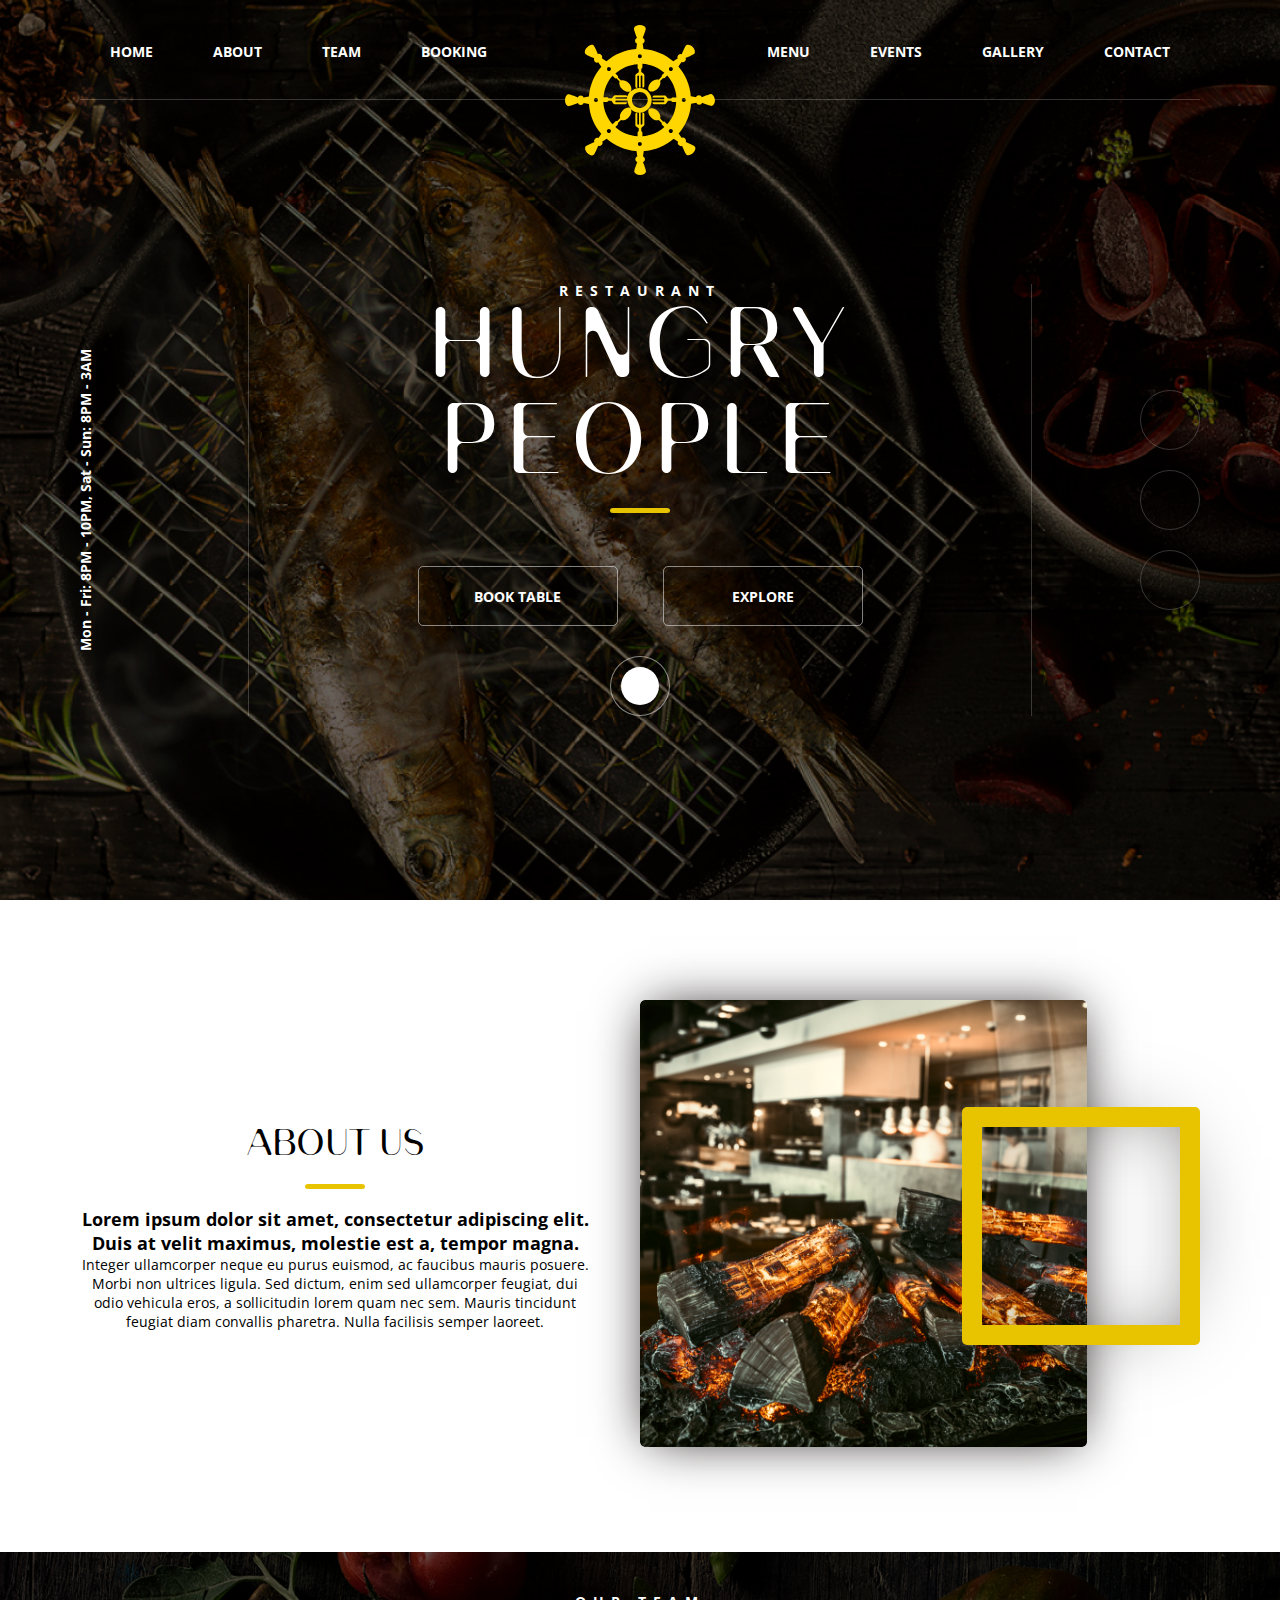
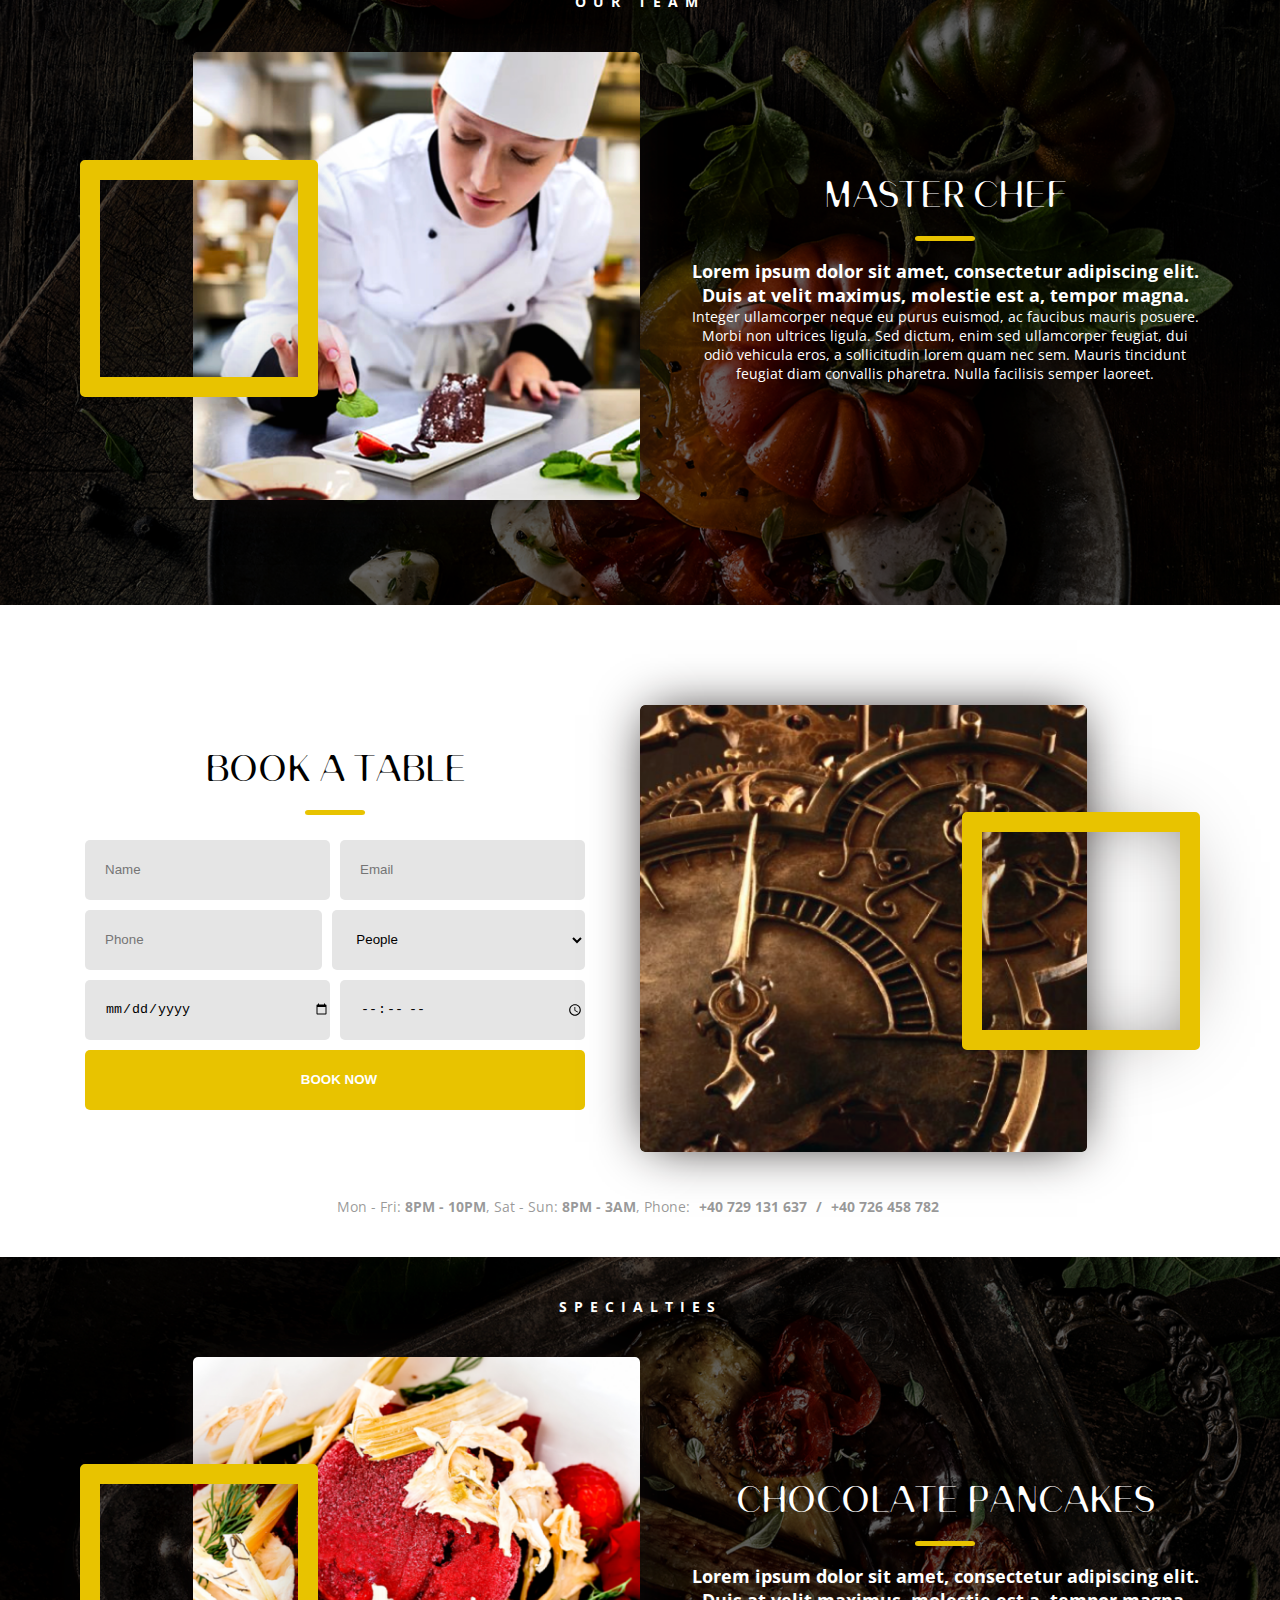
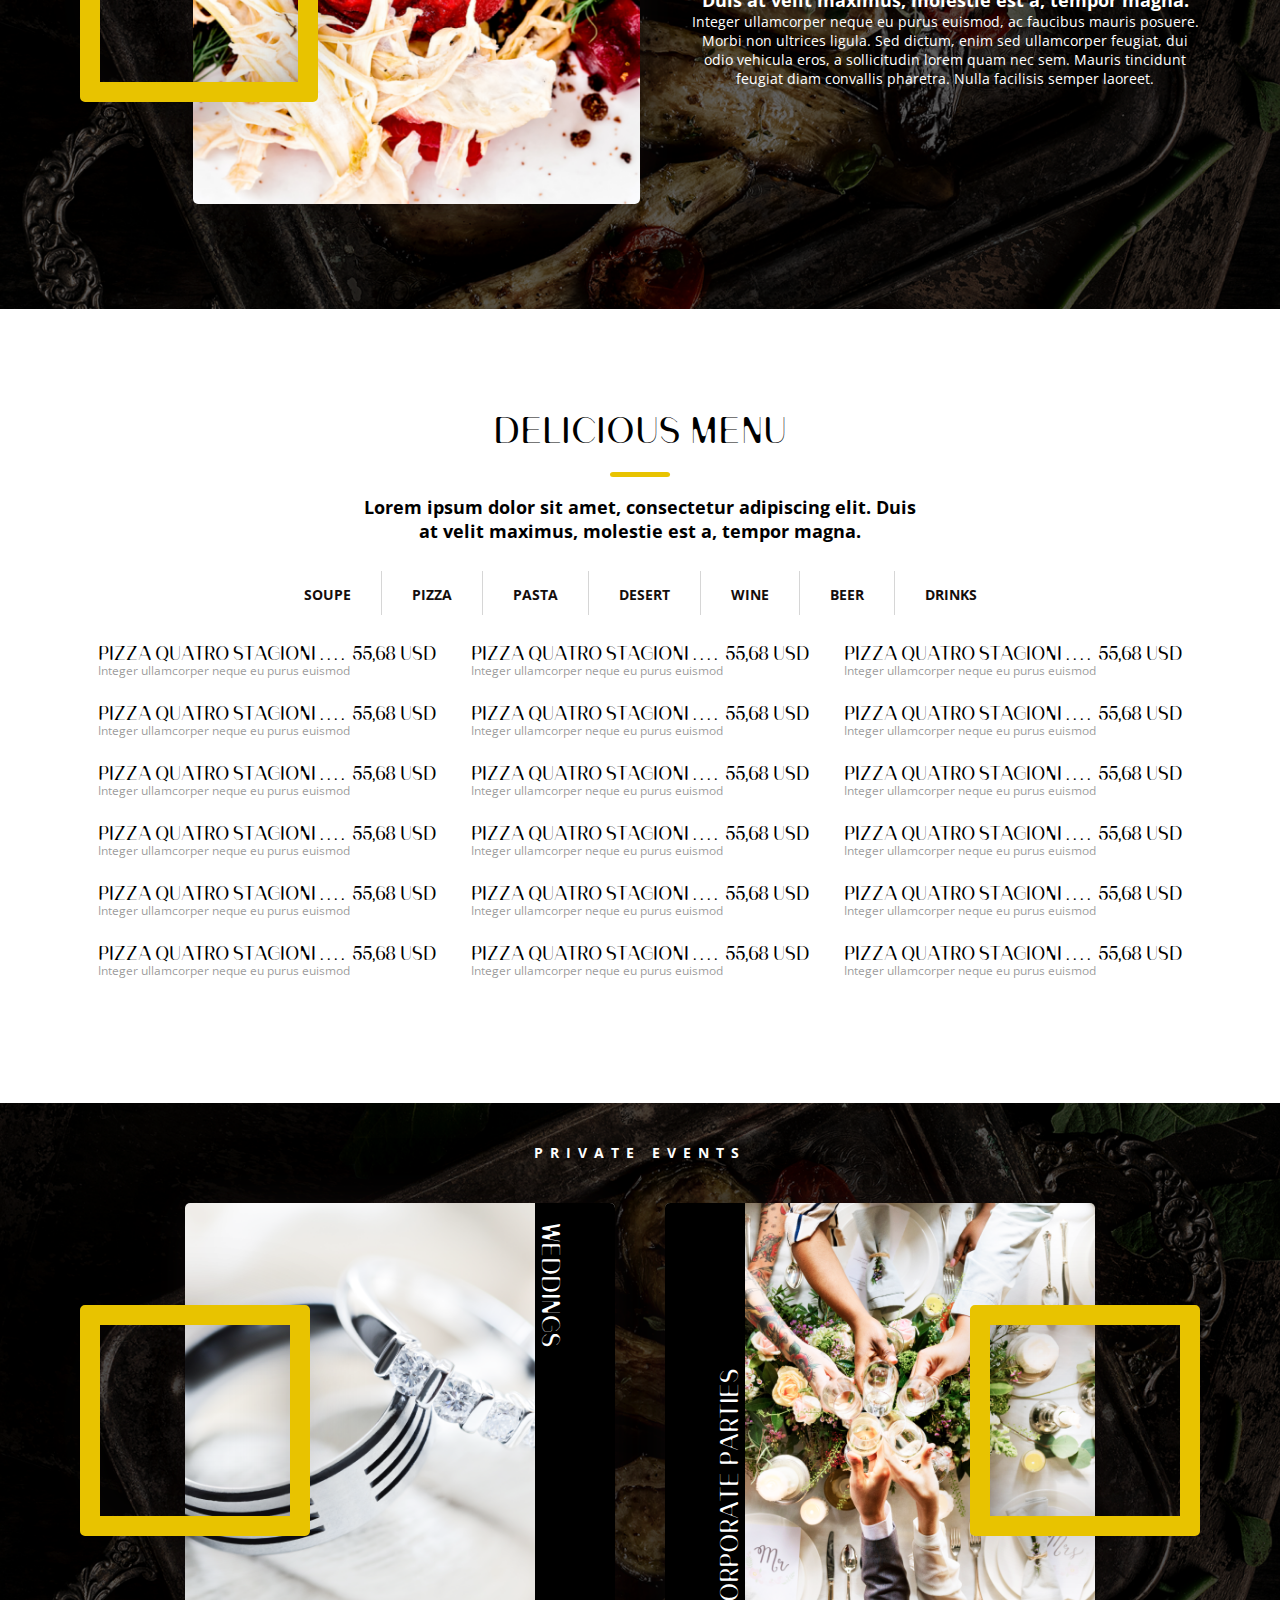
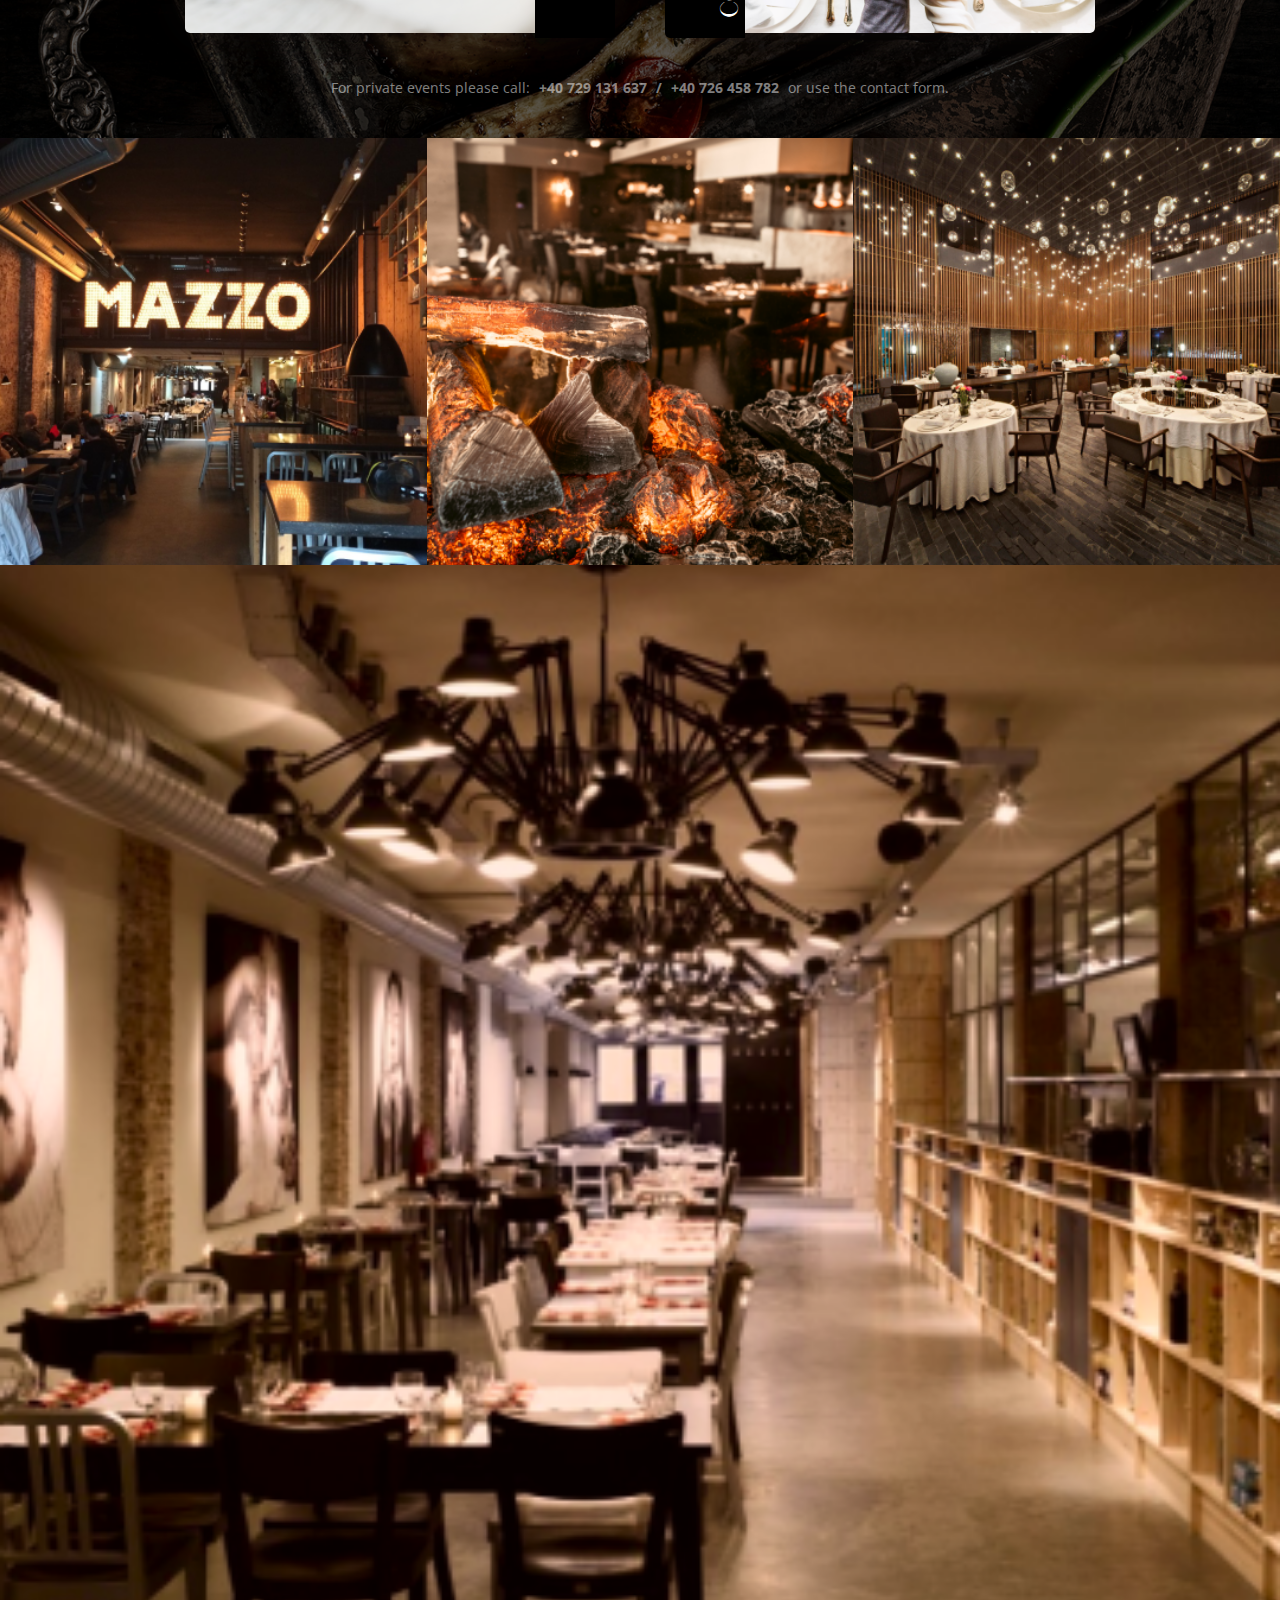
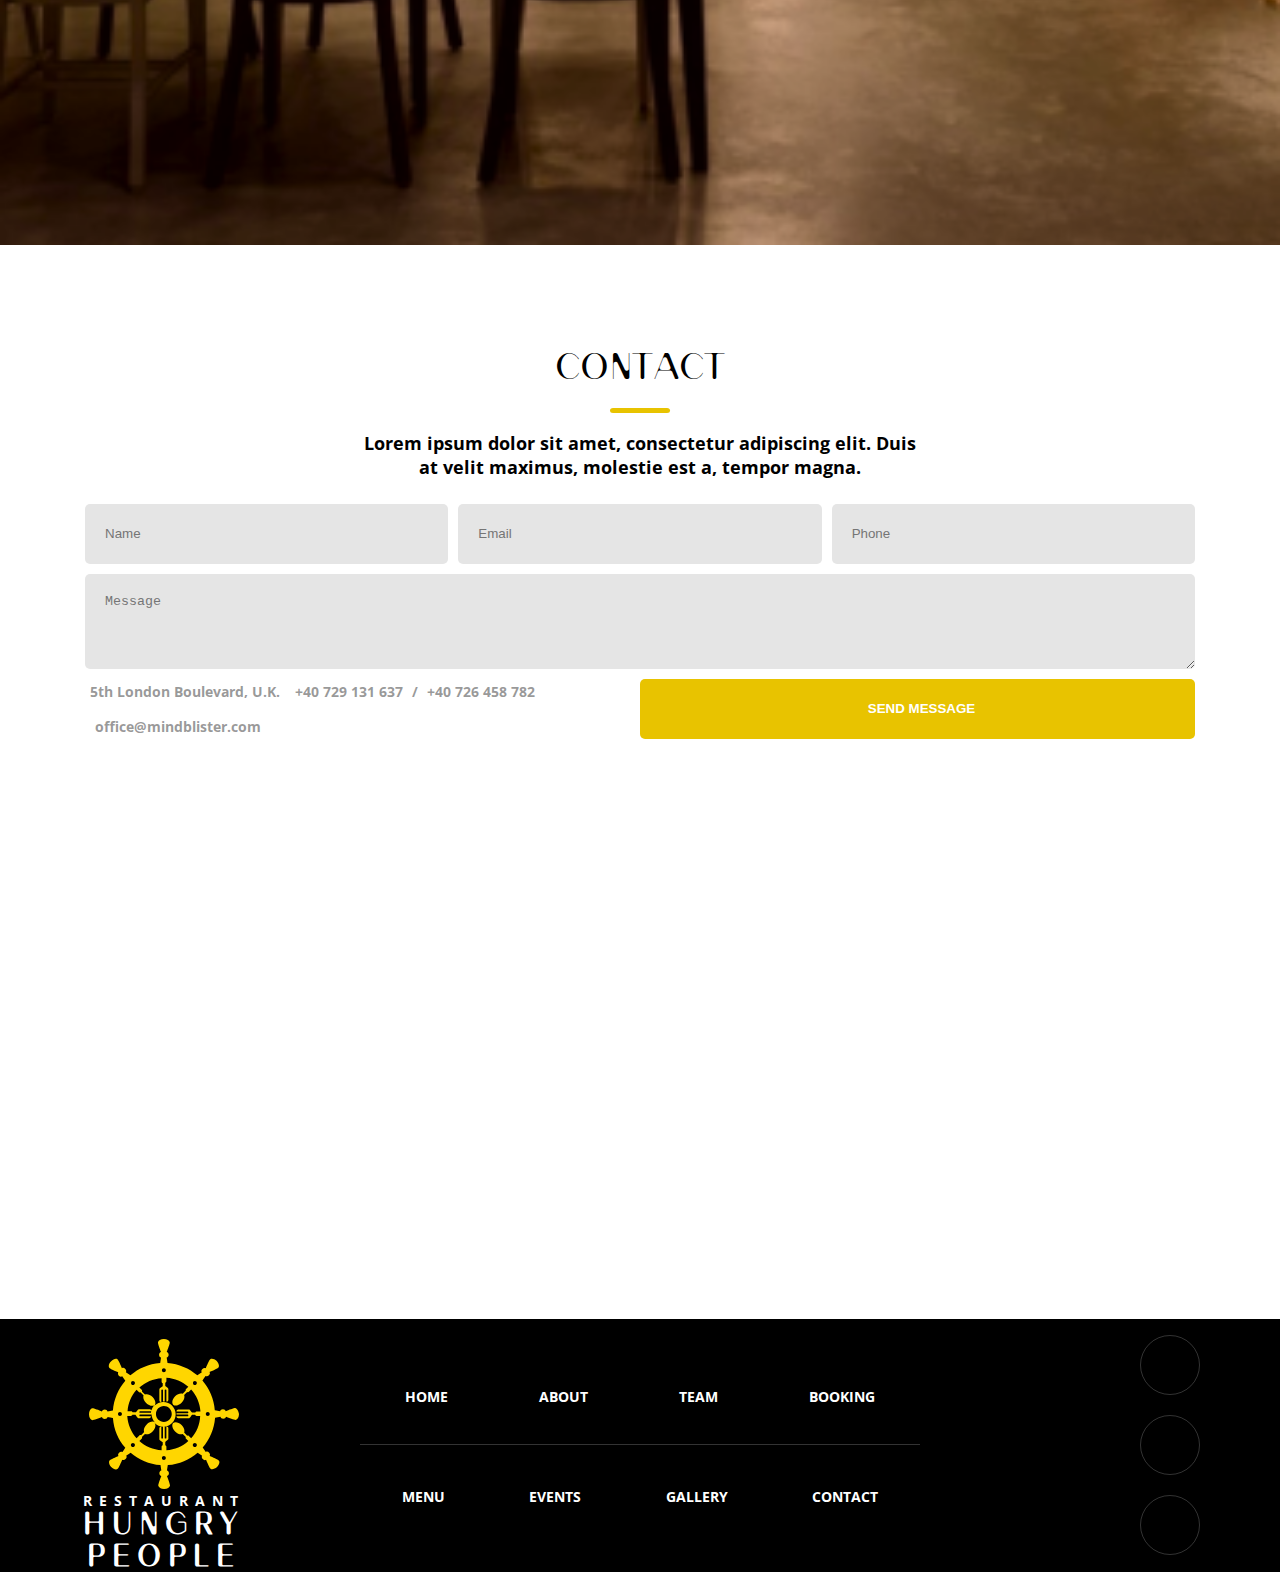
==== index.html @ fb6e43a6 "Add files via upload" ====
<!DOCTYPE html>
<html lang="en">
<head>
    <meta charset="UTF-8">
    <meta name="viewport" content="width=device-width, initial-scale=1.0">
    <title>HUNGRY PEOPLE</title>
    <link rel="shortcut icon" href="img/favicon.ico" type="image/x-icon">
    <link rel="stylesheet" href="https://use.fontawesome.com/releases/v5.6.1/css/all.css"
        integrity="sha384-gfdkjb5BdAXd+lj+gudLWI+BXq4IuLW5IT+brZEZsLFm++aCMlF1V92rMkPaX4PP" crossorigin="anonymous">
    <link href="https://fonts.googleapis.com/css2?family=Open+Sans:wght@300&display=swap" rel="stylesheet">
    <link rel="stylesheet" href="css/style.min.css">
    <title>Document</title>
</head>
<body>
    <header>
        <nav>
            <div class="container">
                <ul class="ul_horizontal">
                    <li class="item"><a href="#promo_page">HOME</a></li>
                    <li class="item"><a href="#about_us_id">ABOUT</a></li>
                    <li class="item"><a href="#our_team_id">TEAM</a></li>
                    <li class="item"><a href="#booking_id">BOOKING</a></li>
                    <li class="item"><a href="#pre_menu_id">MENU</a></li>
                    <li class="item"><a href="#events_id">EVENTS</a></li>
                    <li class="item"><a href="#gallery_id">GALLERY</a></li>
                    <li class="item"><a href="#contact_id">CONTACT</a></li>
                </ul>
                <div class="hamburger">
                    <span></span>
                    <span></span>
                    <span></span>
                </div>
            </div>
        </nav>
    </header>
     
    <main>
        <section class="promo" id="promo_page">
            <div class="container">
                <div class="promo_left">
                    <div class="wrap_1">
                        <p class="work_hours">Mon - Fri: 8PM - 10PM, Sat - Sun: 8PM - 3AM</p>
                    </div>
                </div>
                
                <div class="promo_center">
                    <div class="logo"><img src="img/mainicon.svg" alt="logo" width="150px"></div>
                    <h1 class="main_name">RESTAURANT  <br>
                    <span>HUNGRY PEOPLE</span></h1>
                    <hr>
                    <div class="promo_btn">
                        <a href="#booking_id" class="btn">BOOK TABLE</a>
                        <a href="#" class="btn">EXPLORE</a>
                    </div>
                    <div class="down">
                        <a href="#about_us_id" class="btn arrow"><i class="fas fa-chevron-down"></i></a>
                    </div>
                </div>
                
                <div class="promo_right">
                    <a href="#" class="social-btn"><i class="fab fa-facebook-f"></i></a>
                    <a href="#" class="social-btn"><i class="fab fa-twitter"></i></a>
                    <a href="#" class="social-btn"><i class="fab fa-instagram"></i></a>
                </div>
            </div>
        </section>
            
        <section class="about_us" id="about_us_id">
            <div class="container">
                <div class="wrap_content">
                    <div class="main_text main_text_left">
                        <h2>ABOUT US</h2>
                        <hr>
                        <p class="bold_text">Lorem ipsum dolor sit amet, consectetur adipiscing elit. Duis at velit maximus, molestie est a, tempor magna.</p>
                        <p class="simple_text">Integer ullamcorper neque eu purus euismod, ac faucibus mauris posuere. Morbi non ultrices ligula. Sed dictum, enim sed ullamcorper feugiat, dui odio vehicula eros, a sollicitudin lorem quam nec sem. Mauris tincidunt feugiat diam convallis pharetra. Nulla facilisis semper laoreet.</p>
                    </div>
                    <div class="img_group img_group_right">
                        <div class="img_1" ><img src="img/img_cnt/about-img.png" alt="fireplace"></div>
                        <div class="yellow_border yellow_border_right"></div>
                    </div>
                </div>
            </div>
        </section>
        <section class="our_team" id="our_team_id">
            <div class="container">
                <div class="wrap_chapter">
                    <h3 class="chapter">OUR TEAM</h3>
                </div>
                <div class="wrap_content">
                    <div class="img_group img_group_left">
                        <div class="yellow_border yellow_border_left"></div>
                        <div class="img_1" ><img src="img/img_cnt/Rectangle.png" alt="Master chef"></div>
                    </div>
                    <div class="main_text main_text_right">
                        <h2>MASTER CHEF</h2>
                        <hr>
                        <p class="bold_text">Lorem ipsum dolor sit amet, consectetur adipiscing elit. Duis at velit maximus, molestie est a, tempor magna.</p>
                        <p class="simple_text">Integer ullamcorper neque eu purus euismod, ac faucibus mauris posuere. Morbi non ultrices ligula. Sed dictum, enim sed ullamcorper feugiat, dui odio vehicula eros, a sollicitudin lorem quam nec sem. Mauris tincidunt feugiat diam convallis pharetra. Nulla facilisis semper laoreet.</p>
                    </div>
                </div>
            </div>
        </section>
        <section class="booking" id="booking_id">
            <div class="container">
                <div class="wrap_content">
                    <div class="main_text main_text_left">
                        <h2>BOOK A TABLE</h2>
                        <hr>
                        <form action="#" method="POST">
                            <input type="text" name="Name" placeholder="Name">
                            <input type="email" name="email" placeholder="Email">
                            <input type="tel" name="phone" placeholder="Phone">
                            <select name="people"> 
                                <option value="" selected>People</option>
                                <option value="1">one</option>
                                <option value="2">two</option>
                                <option value="3">three</option>
                            </select>
                            <input type="date" name="date" placeholder="Date(mm/dd)">
                            <input type="time" name="time" placeholder="Time">
                            <input type="submit" name="submit" value="BOOK NOW">
                        </form>
                    </div>
                    <div class="img_group img_group_right">
                        <div class="img_1" ><img src="img/img_cnt/about-img(1).png" alt="antique clock"></div>
                        <div class="yellow_border yellow_border_right"></div>
                    </div>
                </div>
                <div class="wrap_chapter">
                    <p>Mon - Fri: <b>8PM - 10PM</b>, Sat - Sun: <b>8PM - 3AM</b>, Phone: <b><a href="tel:+40729131637">+40 729 131 637</a> / <a href="tel:+40726458782">+40 726 458 782</a></b></p>
                </div>
            </div>
        </section>
        <section class="pre_menu" id="pre_menu_id">
            <div class="container">
                <div class="wrap_chapter">
                    <h3 class="chapter">SPECIALTIES</h3>
                </div>
                <div class="wrap_content">
                    <div class="img_group img_group_left">
                        <div class="yellow_border yellow_border_left"></div>
                        <div class="img_1" ><img src="img/img_cnt/Rectangle(1).png" alt="Master chef"></div>
                    </div>
                    <div class="main_text main_text_right">
                        <h2>CHOCOLATE PANCAKES</h2>
                        <hr>
                        <p class="bold_text">Lorem ipsum dolor sit amet, consectetur adipiscing elit. Duis at velit maximus, molestie est a, tempor magna.</p>
                        <p class="simple_text">Integer ullamcorper neque eu purus euismod, ac faucibus mauris posuere. Morbi non ultrices ligula. Sed dictum, enim sed ullamcorper feugiat, dui odio vehicula eros, a sollicitudin lorem quam nec sem. Mauris tincidunt feugiat diam convallis pharetra. Nulla facilisis semper laoreet.</p>
                    </div>
                </div>
            </div>
        </section>
        <section class="menu" id="menu_id">
            <div class="container">
                <h2>DELICIOUS MENU</h2>
                <hr>
                <p class="bold_text">Lorem ipsum dolor sit amet, consectetur adipiscing elit. Duis at velit maximus, molestie est a, tempor magna.</p>
                <ul class="ul_horizontal menu_switch">
                    <li><a href="#">SOUPE</a></li>
                    <li><a href="#">PIZZA</a></li>
                    <li><a href="#">PASTA</a></li>
                    <li><a href="#">DESERT</a></li>
                    <li><a href="#">WINE</a></li>
                    <li><a href="#">BEER</a></li>
                    <li><a href="#">DRINKS</a></li>
                </ul>
                    <table class="column">
                        <tbody>
                            <tr>
                                <td>PIZZA QUATRO STAGIONI  . . . .</td>
                                <td>55,68 USD</td>
                            </tr>
                            <tr>
                                <td>Integer ullamcorper neque eu purus euismod</td>
                            </tr>
                        </tbody>
                        <tbody>
                            <tr>
                                <td>PIZZA QUATRO STAGIONI  . . . .</td>
                                <td>55,68 USD</td>
                            </tr>
                            <tr>
                                <td>Integer ullamcorper neque eu purus euismod</td>
                            </tr>
                        </tbody>
                        <tbody>
                            <tr>
                                <td>PIZZA QUATRO STAGIONI  . . . .</td>
                                <td>55,68 USD</td>
                            </tr>
                            <tr>
                                <td>Integer ullamcorper neque eu purus euismod</td>
                            </tr>
                        </tbody>
                        <tbody>
                            <tr>
                                <td>PIZZA QUATRO STAGIONI  . . . .</td>
                                <td>55,68 USD</td>
                            </tr>
                            <tr>
                                <td>Integer ullamcorper neque eu purus euismod</td>
                            </tr>
                        </tbody>
                        <tbody>
                            <tr>
                                <td>PIZZA QUATRO STAGIONI  . . . .</td>
                                <td>55,68 USD</td>
                            </tr>
                            <tr>
                                <td>Integer ullamcorper neque eu purus euismod</td>
                            </tr>
                        </tbody>
                        <tbody>
                            <tr>
                                <td>PIZZA QUATRO STAGIONI  . . . .</td>
                                <td>55,68 USD</td>
                            </tr>
                            <tr>
                                <td>Integer ullamcorper neque eu purus euismod</td>
                            </tr>
                        </tbody>
                        <tbody>
                            <tr>
                                <td>PIZZA QUATRO STAGIONI  . . . .</td>
                                <td>55,68 USD</td>
                            </tr>
                            <tr>
                                <td>Integer ullamcorper neque eu purus euismod</td>
                            </tr>
                        </tbody>
                        <tbody>
                            <tr>
                                <td>PIZZA QUATRO STAGIONI  . . . .</td>
                                <td>55,68 USD</td>
                            </tr>
                            <tr>
                                <td>Integer ullamcorper neque eu purus euismod</td>
                            </tr>
                        </tbody>
                        <tbody>
                            <tr>
                                <td>PIZZA QUATRO STAGIONI  . . . .</td>
                                <td>55,68 USD</td>
                            </tr>
                            <tr>
                                <td>Integer ullamcorper neque eu purus euismod</td>
                            </tr>
                        </tbody>
                        <tbody>
                            <tr>
                                <td>PIZZA QUATRO STAGIONI  . . . .</td>
                                <td>55,68 USD</td>
                            </tr>
                            <tr>
                                <td>Integer ullamcorper neque eu purus euismod</td>
                            </tr>
                        </tbody>
                        <tbody>
                            <tr>
                                <td>PIZZA QUATRO STAGIONI  . . . .</td>
                                <td>55,68 USD</td>
                            </tr>
                            <tr>
                                <td>Integer ullamcorper neque eu purus euismod</td>
                            </tr>
                        </tbody>
                        <tbody>
                            <tr>
                                <td>PIZZA QUATRO STAGIONI  . . . .</td>
                                <td>55,68 USD</td>
                            </tr>
                            <tr>
                                <td>Integer ullamcorper neque eu purus euismod</td>
                            </tr>
                        </tbody>
                        <tbody>
                            <tr>
                                <td>PIZZA QUATRO STAGIONI  . . . .</td>
                                <td>55,68 USD</td>
                            </tr>
                            <tr>
                                <td>Integer ullamcorper neque eu purus euismod</td>
                            </tr>
                        </tbody>
                        <tbody>
                            <tr>
                                <td>PIZZA QUATRO STAGIONI  . . . .</td>
                                <td>55,68 USD</td>
                            </tr>
                            <tr>
                                <td>Integer ullamcorper neque eu purus euismod</td>
                            </tr>
                        </tbody>
                        <tbody>
                            <tr>
                                <td>PIZZA QUATRO STAGIONI  . . . .</td>
                                <td>55,68 USD</td>
                            </tr>
                            <tr>
                                <td>Integer ullamcorper neque eu purus euismod</td>
                            </tr>
                        </tbody>
                        <tbody>
                            <tr>
                                <td>PIZZA QUATRO STAGIONI  . . . .</td>
                                <td>55,68 USD</td>
                            </tr>
                            <tr>
                                <td>Integer ullamcorper neque eu purus euismod</td>
                            </tr>
                        </tbody>
                        <tbody>
                            <tr>
                                <td>PIZZA QUATRO STAGIONI  . . . .</td>
                                <td>55,68 USD</td>
                            </tr>
                            <tr>
                                <td>Integer ullamcorper neque eu purus euismod</td>
                            </tr>
                        </tbody>
                        <tbody>
                            <tr>
                                <td>PIZZA QUATRO STAGIONI  . . . .</td>
                                <td>55,68 USD</td>
                            </tr>
                            <tr>
                                <td>Integer ullamcorper neque eu purus euismod</td>
                            </tr>
                        </tbody>
                    </table>
            </div>
        </section>
        <section class="events" id="events_id">
            <div class="container">
                <div class="wrap_chapter">
                    <h3 class="chapter">PRIVATE EVENTS</h3>
                </div>
                <div class="wrap_content">
                    <div class="img_group img_group_left">
                        <div class="yellow_border yellow_border_left"></div>
                        <div class="img_1" ><img src="img/img_cnt/Rectangle_2.png" alt="Master chef"></div>
                        <div class="wrap_2 wrap_2_left"><p>weddings</p></div>
                    </div>
                    <div class="img_group img_group_right">
                        <div class="wrap_2 wrap_2_right"><p>corporate parties</p></div>
                        <div class="img_1" ><img src="img/img_cnt/Rectangle_3.png" alt="antique clock"></div>
                        <div class="yellow_border yellow_border_right"></div>
                    </div>
                </div>
                <div class="wrap_chapter">
                      <p>For private events please call: <b><a href="tel:+40729131637">+40 729 131 637</a> / <a href="tel:+40726458782">+40 726 458 782</a></b> or use the contact form.</p>
                </div>
            </div>
        </section>
        <section class="gallery" id="gallery_id">
            <div class="container">
                <img src="img/img_cnt/Rectangle_4.png" alt="something">
                <img src="img/img_cnt/Rectangle_5.png" alt="something">
                <img src="img/img_cnt/Rectangle_6.png" alt="something">
                <img src="img/img_cnt/Rectangle_7.png" alt="something">
            </div>
        </section>
        <section class="contact" id="contact_id">
            <div class="container">
                <h2>CONTACT</h2>
                <hr>
                <p class="bold_text">Lorem ipsum dolor sit amet, consectetur adipiscing elit. Duis at velit maximus, molestie est a, tempor magna.</p>
                <form action="#" method="POST">
                    <input type="text" name="name" placeholder="Name">
                    <input type="email" name="email" placeholder="Email">
                    <input type="tel" name="tel" placeholder="Phone">
                    <textarea name="message" id="message_id" rows="5" placeholder="Message"></textarea>
                    <div class="contact_item">
                        <div class="item">
                            <i class="fa fa-map-marker" aria-hidden="true"></i>
                            5th London Boulevard, U.K.
                        </div>
                        <div class="item">
                            <i class="fa fa-phone" aria-hidden="true"></i>
                            <a href="tel:+40729131637">+40 729 131 637</a> / <a href="tel:+40726458782">+40 726 458 782</a>
                        </div>
                        <div class="item">
                            <i class="fa fa-envelope" aria-hidden="true"></i>
                            <a href="#">office@mindblister.com</a>
                        </div>
                    </div>
                    <input type="submit" value="send message">
                </form>
            </div>
        </section>
    </main>
    <footer>
        <div class="footer_map">
            <script type="text/javascript" charset="utf-8" async src="https://api-maps.yandex.ru/services/constructor/1.0/js/?um=constructor%3Aa1cffa8596598d5573061ced9d94ddb75fcfde0629fd78f273e2b0c0f8a64e3f&amp;width=100%25&amp;height=475&amp;lang=ru_RU&amp;scroll=false"></script>
        </div>
        
        <div class="footer_info">
            <div class="container">
                <div class="logo">
                    <img src="img/mainicon.svg" alt="logo" width="150px">
                    <div class="main_name">
                        <p>RESTAURANT  <br>
                        <span>HUNGRY PEOPLE</span></p>
                    </div>
                </div>
                <nav class="footer_nav">
                    <ul class="ul_horizontal ul_vertical">
                        <li><a href="#promo_page">HOME</a></li>
                        <li><a href="#about_us_id">ABOUT</a></li>
                        <li><a href="#our_team_id">TEAM</a></li>
                        <li><a href="#booking_id">BOOKING</a></li>
                    </ul>
                    <ul class="ul_horizontal ul_vertical">
                        <li><a href="#pre_menu_id">MENU</a></li>
                        <li><a href="#events_id">EVENTS</a></li>
                        <li><a href="#gallery_id">GALLERY</a></li>
                        <li><a href="#contact_id">CONTACT</a></li>
                    </ul>
                </nav>
                <div class="social">
                    <a href="#" class="social-btn"><i class="fab fa-facebook-f"></i></a>
                    <a href="#" class="social-btn"><i class="fab fa-twitter"></i></a>
                    <a href="#" class="social-btn"><i class="fab fa-instagram"></i></a>
                </div>
            </div>
        </div>
    </footer>
    <script src="JS/menu.js"></script>
</body>
</html>


<!-- 
    <nav>
            
                <ul class="ul_horizontal">
                    <li><a href="#promo_page">HOME</a></li>
                    <li><a href="#about_us_id">ABOUT</a></li>
                    <li><a href="#our_team_id">TEAM</a></li>
                    <li><a href="#booking_id">BOOKING</a></li>
                </ul>
                <div class="logo"><img src="img/Vector.svg" alt="logo" width="150px"></div>
                <ul class="ul_horizontal">
                    <li><a href="#pre_menu_id">MENU</a></li>
                    <li><a href="#events_id">EVENTS</a></li>
                    <li><a href="#gallery_id">GALLERY</a></li>
                    <li><a href="#contact_id">CONTACT</a></li>
                </ul>
                <div class="hamburger">
                    <span></span>
                </div>
            </nav>
 -->
---- css/style.min.css ----
*{margin:0;padding:0;-webkit-box-sizing:border-box;box-sizing:border-box}@font-face{font-family:Banny;src:url(../font-banny/OTF/Banny-Round.otf)}img{max-width:100%;height:auto}body{font-family:'Open Sans';font-size:18px}.container{display:-webkit-box;display:-ms-flexbox;display:flex;-webkit-box-pack:center;-ms-flex-pack:center;justify-content:center;-webkit-box-align:center;-ms-flex-align:center;align-items:center;-ms-flex-wrap:wrap;flex-wrap:wrap;padding:100px 80px;-webkit-box-sizing:border-box;box-sizing:border-box}.main_name,.chapter{text-transform:uppercase;font-weight:bold;font-size:14px;line-height:14px;letter-spacing:0.5em;text-align:center}.chapter{color:#fff}.wrap_chapter{display:-webkit-box;display:-ms-flexbox;display:flex;-webkit-box-pack:center;-ms-flex-pack:center;justify-content:center;-webkit-box-align:center;-ms-flex-align:center;align-items:center;width:100%;height:100px}.wrap_content{display:-webkit-box;display:-ms-flexbox;display:flex;-webkit-box-pack:center;-ms-flex-pack:center;justify-content:center;-webkit-box-align:center;-ms-flex-align:center;align-items:center}h2{font-family:"Banny";font-size:36px;font-weight:normal;margin:0}a{text-decoration:none;font-size:14px;color:inherit;padding:5px;white-space:nowrap}ul{list-style:none;padding:0;margin:0}p{text-align:center;font-size:14px}hr{width:60px;height:5px;background-color:#E8C300;border:0;border-radius:5%/50%;margin:18px auto}.btn{display:inline-block;border-radius:5px;border:1px solid rgba(255,255,255,0.5);font-weight:bold;font-size:14px;line-height:20px;color:#fff;text-align:center;-webkit-box-sizing:border-box;box-sizing:border-box;padding:20px}.btn:hover{background-color:#E8C300;color:#140e0d}header{position:absolute;top:0px;left:0px;width:100%;color:#fff}header .container{padding-top:0px;padding-bottom:0px;-webkit-box-pack:justify;-ms-flex-pack:justify;justify-content:space-between;-ms-flex-wrap:nowrap;flex-wrap:nowrap;width:100%}nav{display:-webkit-box;display:-ms-flexbox;display:flex;-webkit-box-pack:justify;-ms-flex-pack:justify;justify-content:space-between;width:100%}.ul_horizontal{display:-webkit-box;display:-ms-flexbox;display:flex;-webkit-box-pack:center;-ms-flex-pack:center;justify-content:center;-webkit-box-align:center;-ms-flex-align:center;align-items:center;-ms-flex-pack:distribute;justify-content:space-around;width:100%;height:100px;border-bottom:1px solid rgba(255,255,255,0.2)}.ul_horizontal a{font-weight:bold;line-height:18px}.ul_horizontal .item:nth-child(4){margin-right:110px}.ul_horizontal .item:nth-child(5){margin-left:110px}.hamburger{display:none}.promo{display:-webkit-box;display:-ms-flexbox;display:flex;width:100%;background:#140e0d url(../img/img_bg/header_bg.png) center no-repeat;background-size:cover;color:#fff}.promo .container{min-height:100vh;width:100%;padding-top:200px}.promo_left{-ms-flex-preferred-size:15%;flex-basis:15%;display:-webkit-box;display:-ms-flexbox;display:flex;-webkit-box-pack:center;-ms-flex-pack:center;justify-content:center;-webkit-box-align:center;-ms-flex-align:center;align-items:center;-webkit-box-pack:start;-ms-flex-pack:start;justify-content:start}.promo_left .wrap_1{-webkit-transform:rotate(180deg);-ms-transform:rotate(180deg);transform:rotate(180deg)}.promo_left .wrap_1 p{-webkit-writing-mode:vertical-lr;-ms-writing-mode:tb-lr;writing-mode:vertical-lr;line-height:12px;margin:0;font-weight:700}.promo_center{-ms-flex-preferred-size:70%;flex-basis:70%;display:-webkit-box;display:-ms-flexbox;display:flex;-webkit-box-pack:center;-ms-flex-pack:center;justify-content:center;-webkit-box-align:center;-ms-flex-align:center;align-items:center;-webkit-box-pack:justify;-ms-flex-pack:justify;justify-content:space-between;-webkit-box-orient:vertical;-webkit-box-direction:normal;-ms-flex-direction:column;flex-direction:column;border-right:1px solid rgba(255,255,255,0.2);border-left:1px solid rgba(255,255,255,0.2)}.promo_center .btn{width:200px;height:60px;margin:5px 20px 0px}.promo_center .logo{position:absolute;top:25px;left:50%;-webkit-transform:translateX(-50%);-ms-transform:translateX(-50%);transform:translateX(-50%)}.promo_right{display:-webkit-box;display:-ms-flexbox;display:flex;-webkit-box-pack:center;-ms-flex-pack:center;justify-content:center;-webkit-box-align:center;-ms-flex-align:center;align-items:center;-webkit-box-orient:vertical;-webkit-box-direction:normal;-ms-flex-direction:column;flex-direction:column;-webkit-box-align:end;-ms-flex-align:end;align-items:flex-end;-ms-flex-preferred-size:15%;flex-basis:15%}.main_name span{font-family:"Banny";font-size:96px;font-weight:normal;line-height:96px}.promo_btn{text-align:center;margin:30px auto}.down{display:block}.down .arrow{display:-webkit-box;display:-ms-flexbox;display:flex;-webkit-box-pack:center;-ms-flex-pack:center;justify-content:center;-webkit-box-align:center;-ms-flex-align:center;align-items:center;width:60px;height:60px;border-radius:50%;padding:10px;background-color:#fff;background-clip:content-box;color:#140e0d;font-size:18px;margin:auto}.down .arrow:hover{background-color:#E8C300}.social-btn{width:60px;height:60px;display:-webkit-box;display:-ms-flexbox;display:flex;-webkit-box-pack:center;-ms-flex-pack:center;justify-content:center;-webkit-box-align:center;-ms-flex-align:center;align-items:center;border-radius:50%;border:1px solid rgba(255,255,255,0.2);margin:10px 0;font-size:18px}.social-btn:hover{background-color:#E8C300;color:#140e0d}.about_us{background-color:#fff}.about_us .container{-ms-flex-wrap:nowrap;flex-wrap:nowrap}.main_text{-ms-flex-preferred-size:50%;flex-basis:50%;text-align:center}.main_text_left{padding-right:50px}.main_text_right{padding-left:50px}.bold_text{font-weight:bold;font-size:18px;text-align:center}.img_group{position:relative;display:-webkit-box;display:-ms-flexbox;display:flex;-webkit-box-pack:center;-ms-flex-pack:center;justify-content:center;-webkit-box-align:center;-ms-flex-align:center;align-items:center;-webkit-box-sizing:border-box;box-sizing:border-box;-webkit-box-flex:1;-ms-flex:1 1 50%;flex:1 1 50%}.img_group_right{-webkit-box-pack:end;-ms-flex-pack:end;justify-content:flex-end}.img_group_left{-webkit-box-pack:start;-ms-flex-pack:start;justify-content:flex-start}.img_group .img_1 img{border-radius:5px;-webkit-box-shadow:0 0 50px -10px #140e0d;box-shadow:0 0 50px -10px #140e0d}.img_group .yellow_border{position:relative;z-index:2;width:250px;-webkit-box-sizing:border-box;box-sizing:border-box;border:20px solid #E8C300;border-radius:5px;-webkit-box-shadow:inset 0 0 100px -50px #140e0d,0 0 100px -50px #140e0d;box-shadow:inset 0 0 100px -50px #140e0d,0 0 100px -50px #140e0d}.img_group .yellow_border::before{content:"";display:block;margin-top:100%}.img_group .yellow_border_right{left:-125px;margin-right:-125px}.img_group .yellow_border_left{right:-125px;margin-left:-125px}.our_team{background:url(../img/img_bg/specialty_bg.png) no-repeat center center/cover;color:#fff}.our_team .container{padding-top:0px}input,select,textarea{background-color:#e5e5e5;border-radius:5px;border:none;margin:5px;padding-left:20px}input,select{min-width:200px;height:60px}form{display:-webkit-box;display:-ms-flexbox;display:flex;-ms-flex-wrap:wrap;flex-wrap:wrap;-webkit-box-pack:justify;-ms-flex-pack:justify;justify-content:space-between;margin-top:20px}.booking .container{padding-bottom:0px}.booking .container input{-webkit-box-flex:1;-ms-flex:1 1 40%;flex:1 1 40%}.booking .container select{-webkit-box-flex:1;-ms-flex:1 1 43%;flex:1 1 43%}.booking .wrap_chapter{color:rgba(51,51,51,0.5);font-size:14px}.booking .wrap_chapter a{color:rgba(51,51,51,0.5)}input[type="submit"]{background-color:#E8C300;padding-left:8px;font-weight:700;text-transform:uppercase;color:#ffffff}.pre_menu{background:url(../img/img_bg/specialty_bg_2.png) no-repeat center center/cover;color:#fff}.pre_menu .container{padding-top:0px}.menu .container{-webkit-box-orient:vertical;-webkit-box-direction:normal;-ms-flex-direction:column;flex-direction:column}.menu p{max-width:565px}.menu .menu_switch{-webkit-box-pack:center;-ms-flex-pack:center;justify-content:center}.menu .menu_switch li{max-width:120px;border-right:1px solid rgba(51,51,51,0.2);text-align:center;padding:10px 25px}.menu .menu_switch li a{color:#140e0d}.menu .menu_switch li:last-child{border:none}.menu .column{display:-webkit-box;display:-ms-flexbox;display:flex;-ms-flex-wrap:wrap;flex-wrap:wrap;-ms-flex-pack:distribute;justify-content:space-around;line-height:18px}.menu .column tr:nth-child(odd){font-family:"Banny"}.menu .column tr:nth-child(even){font-size:12px;line-height:12px;color:rgba(51,51,51,0.5)}.menu .column tr:nth-child(even) td{vertical-align:top}.menu .column tbody{min-width:300px;height:60px}.events{background:url(../img/img_bg/specialty_bg_2.png) no-repeat center center/cover}.events .container{padding-top:0;padding-bottom:0}.events .wrap_chapter:last-child,.events a{color:rgba(255,255,255,0.5)}.events .img_group .wrap_2{position:absolute;top:0;bottom:0;background-color:#000000;width:80px;border-radius:0px 5px 5px 0px;padding-top:20px}.events .img_group .wrap_2_right{left:0;-webkit-transform:rotate(180deg);-ms-transform:rotate(180deg);transform:rotate(180deg)}.events .img_group .wrap_2_left{right:0}.events .img_group p{color:#fff;font-family:"Banny";text-transform:uppercase;-webkit-writing-mode:vertical-lr;-ms-writing-mode:tb-lr;writing-mode:vertical-lr;font-size:24px;margin:0}.events .img_group:first-child{margin-right:50px}.gallery .container{padding:0;min-height:0px}.gallery img{-webkit-box-flex:1;-ms-flex:1 1 25%;flex:1 1 25%}.contact .container{-webkit-box-orient:vertical;-webkit-box-direction:normal;-ms-flex-direction:column;flex-direction:column}.contact p{max-width:565px}.contact input{-webkit-box-flex:1;-ms-flex:1 1 30%;flex:1 1 30%}.contact textarea{-webkit-box-flex:1;-ms-flex:1 1 100%;flex:1 1 100%;padding-top:20px}.contact input[type="submit"]{-webkit-box-flex:1;-ms-flex:1 1 45%;flex:1 1 45%}.contact .contact_item{-webkit-box-flex:1;-ms-flex:1 1 45%;flex:1 1 45%;display:-webkit-box;display:-ms-flexbox;display:flex;-ms-flex-wrap:wrap;flex-wrap:wrap;-webkit-box-align:center;-ms-flex-align:center;align-items:center}.contact .contact_item .item{font-size:14px;position:relative;font-weight:700;color:rgba(51,51,51,0.5);margin-left:10px}.contact .contact_item .item a{color:rgba(51,51,51,0.5)}.contact .contact_item i{color:#E8C300}.footer_map{height:475px}.footer_info{background-color:#000000;color:#fff}.footer_info .container{min-height:250px;-webkit-box-pack:justify;-ms-flex-pack:justify;justify-content:space-between;padding-top:0;padding-bottom:0}.footer_info .logo{-ms-flex-preferred-size:15%;flex-basis:15%;width:200px;text-align:center;padding:20px 0 0 0}.footer_info .main_name{color:#fff}.footer_info .main_name span{font-size:30px;line-height:32px;font-weight:700}.footer_info .social{-ms-flex-preferred-size:15%;flex-basis:15%;display:-webkit-box;display:-ms-flexbox;display:flex;-webkit-box-orient:vertical;-webkit-box-direction:normal;-ms-flex-direction:column;flex-direction:column;-webkit-box-pack:justify;-ms-flex-pack:justify;justify-content:space-between;-webkit-box-align:end;-ms-flex-align:end;align-items:flex-end}.footer_nav{-ms-flex-preferred-size:50%;flex-basis:50%;-ms-flex-wrap:wrap;flex-wrap:wrap}.footer_nav .ul_vertical:last-child{border-bottom:none}@media screen and (max-width: 991px){.container{padding:50px}.booking .img_group{display:none}.booking .main_text{-ms-flex-preferred-size:100%;flex-basis:100%;padding-right:0}.img_group .yellow_border{border-width:15px}}@media screen and (max-width: 767px){.promo .container{padding-top:50px}.promo_center{-ms-flex-preferred-size:90%;flex-basis:90%;-webkit-box-pack:space-evenly;-ms-flex-pack:space-evenly;justify-content:space-evenly;min-height:485px}.promo_left,.promo_right,.promo .logo{display:none}.promo .main_name span{font-size:70px}.img_group .yellow_border{display:none}nav{position:fixed;min-height:50px;z-index:50;border-bottom:1px solid rgba(255,255,255,0.2)}nav .ul_horizontal{position:fixed;z-index:2;-webkit-box-orient:vertical;-webkit-box-direction:normal;-ms-flex-direction:column;flex-direction:column;-ms-flex-pack:distribute;justify-content:space-around;top:0;left:-100%;width:50%;height:100vh;padding:20px 15px;margin:0;background-color:rgba(0,0,0,0.8);-webkit-transition:0.5s all;-o-transition:0.5s all;transition:0.5s all}nav .ul_horizontal_active{left:0}nav .ul_horizontal .item:nth-child(4){margin-right:0px}nav .ul_horizontal .item:nth-child(5){margin-left:0px}nav .ul_horizontal .item{width:100%}nav .ul_horizontal .item a{display:block;text-align:center;font-size:14px;padding:15px 0}nav .container{-webkit-box-pack:end;-ms-flex-pack:end;justify-content:flex-end}.hamburger{display:block;width:46px;height:38px;padding:10px}.hamburger span{display:block;height:3px;width:100%;background-color:#E8C300;margin-bottom:3px;-webkit-transition:0.5s all;-o-transition:0.5s all;transition:0.5s all}.hamburger_active span{margin-bottom:-3px}.hamburger_active span:nth-child(1){-webkit-transform:translateY(3px) rotate(-45deg);-ms-transform:translateY(3px) rotate(-45deg);transform:translateY(3px) rotate(-45deg)}.hamburger_active span:nth-child(2){display:none}.hamburger_active span:nth-child(3){-webkit-transform:translateY(3px) rotate(45deg);-ms-transform:translateY(3px) rotate(45deg);transform:translateY(3px) rotate(45deg)}.menu .menu_switch li{padding:10px}.menu .column{font-size:16px;line-height:16px}.menu .column tbody{height:40px}}@media screen and (max-width: 576px){h2{font-size:30px}.chapter{font-size:12px}.wrap_chapter{height:70px}.promo .main_name span{font-size:40px;line-height:55px}.promo_center{-ms-flex-preferred-size:100%;flex-basis:100%}.img_group{display:none}.main_text{-ms-flex-preferred-size:100%;flex-basis:100%}.main_text_left{padding-right:0}.main_text_right{padding-left:0}.menu_switch{-ms-flex-wrap:wrap;flex-wrap:wrap;margin:20px 0}.menu_switch li:nth-child(4){border:none}.menu .column{font-size:14px}.menu .column tr:nth-child(even){font-size:10px}.bold_text{font-size:16px;margin-bottom:10px}}@media screen and (max-width: 350px){h2{font-size:26px}.bold_text{font-size:14px}.container{padding:20px}.booking .wrap_chapter p,.booking .wrap_chapter a{font-size:12px}input,select{height:40px}.menu_switch{height:auto}.menu .column tbody{min-width:0px;height:auto}}
/*# sourceMappingURL=style.min.css.map */
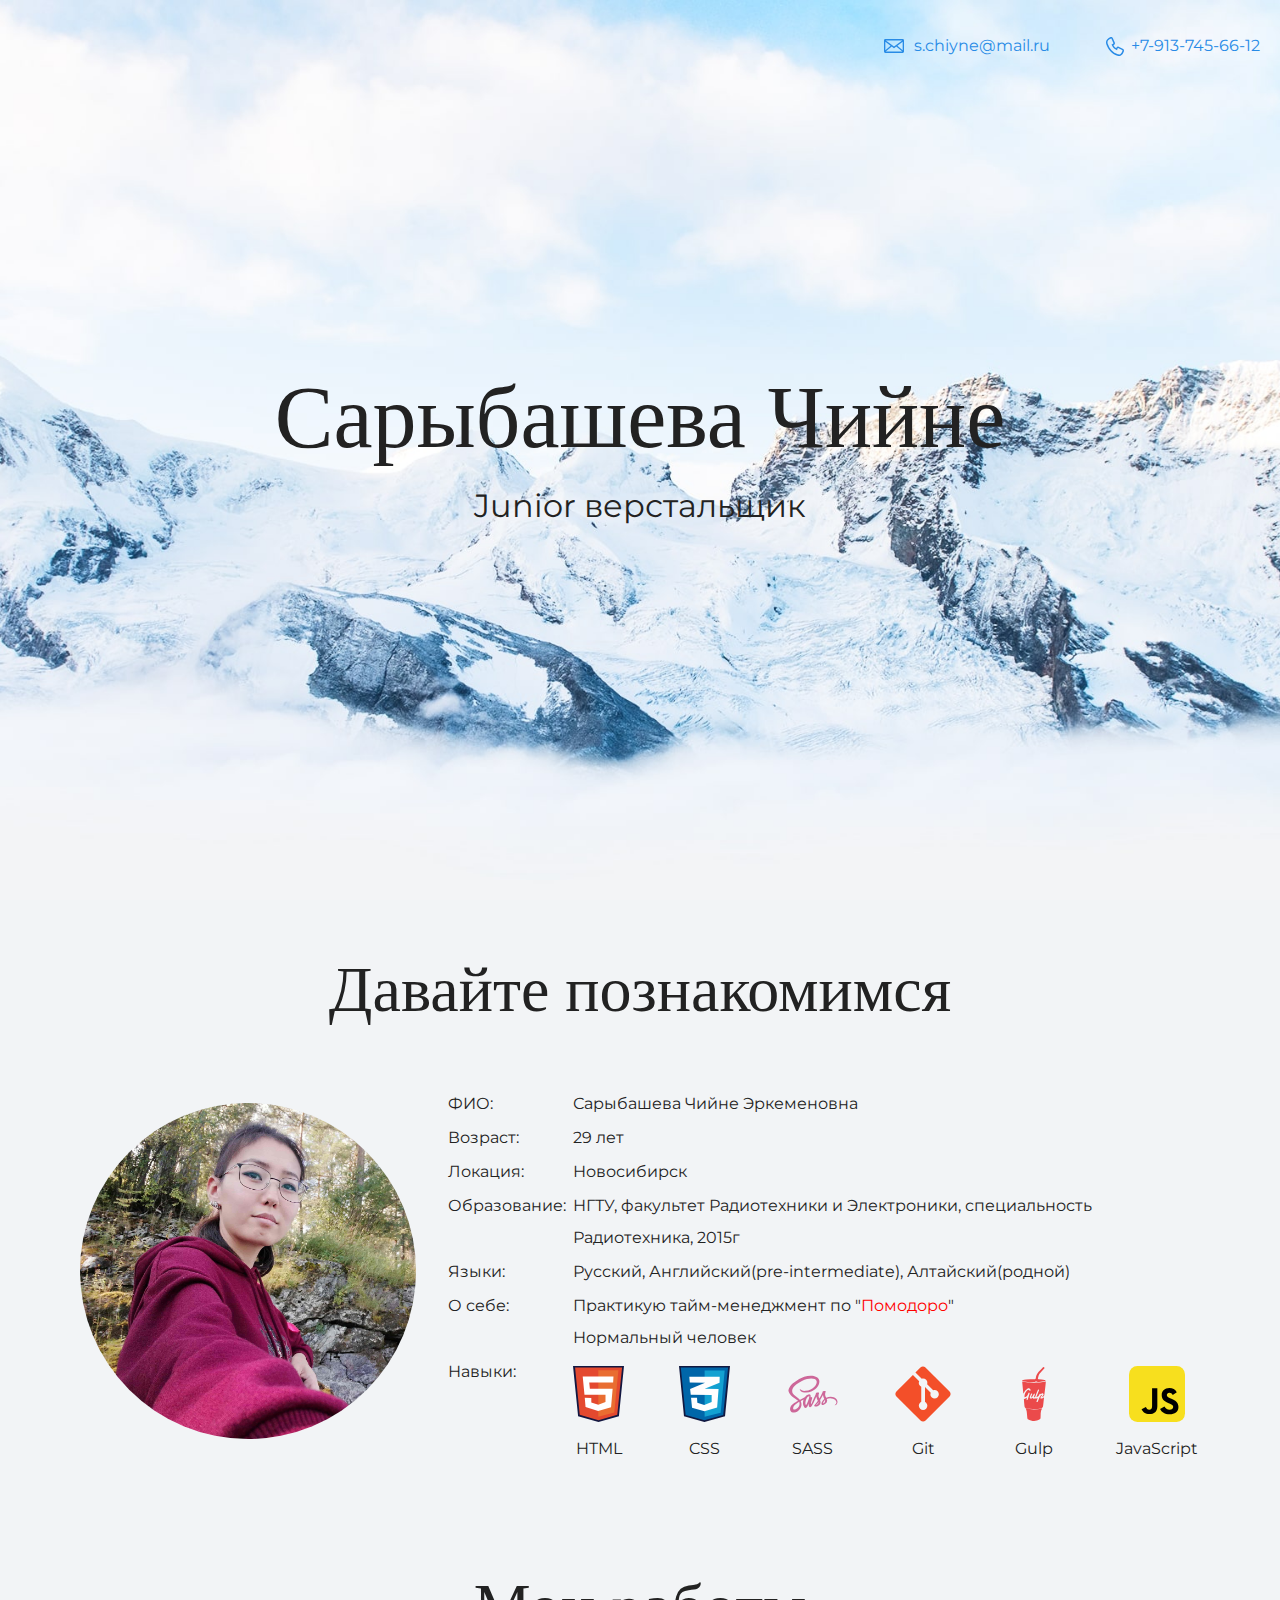
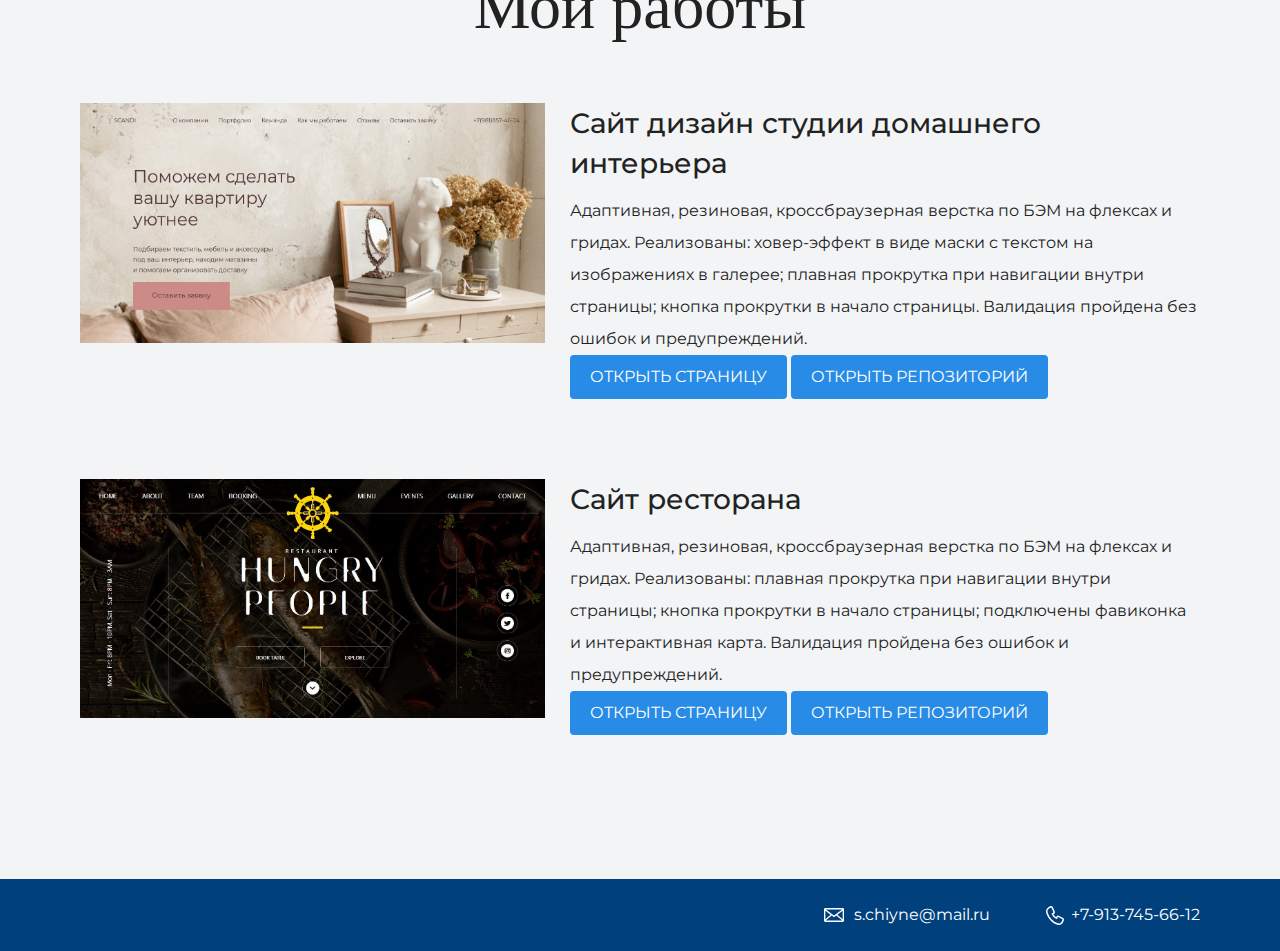
==== commit 57876007: "Add files via upload" ====
--- a/index.html
+++ b/index.html
@@ -1,453 +1,136 @@
-<!DOCTYPE html>
-<html lang="en">
-<head>
-    <meta charset="UTF-8">
-    <meta name="viewport" content="width=device-width, initial-scale=1.0">
-    <title>HUNGRY PEOPLE</title>
-    <link rel="shortcut icon" href="img/favicon.ico" type="image/x-icon">
-    <link rel="stylesheet" href="https://use.fontawesome.com/releases/v5.6.1/css/all.css"
-        integrity="sha384-gfdkjb5BdAXd+lj+gudLWI+BXq4IuLW5IT+brZEZsLFm++aCMlF1V92rMkPaX4PP" crossorigin="anonymous">
-    <link href="https://fonts.googleapis.com/css2?family=Open+Sans:wght@300&display=swap" rel="stylesheet">
-    <link rel="stylesheet" href="css/style.min.css">
-    <title>Document</title>
-</head>
-<body>
-    <header>
-        <nav>
-            <div class="container">
-                <ul class="ul_horizontal">
-                    <li class="item"><a href="#promo_page">HOME</a></li>
-                    <li class="item"><a href="#about_us_id">ABOUT</a></li>
-                    <li class="item"><a href="#our_team_id">TEAM</a></li>
-                    <li class="item"><a href="#booking_id">BOOKING</a></li>
-                    <li class="item"><a href="#pre_menu_id">MENU</a></li>
-                    <li class="item"><a href="#events_id">EVENTS</a></li>
-                    <li class="item"><a href="#gallery_id">GALLERY</a></li>
-                    <li class="item"><a href="#contact_id">CONTACT</a></li>
-                </ul>
-                <div class="hamburger">
-                    <span></span>
-                    <span></span>
-                    <span></span>
-                </div>
-            </div>
-        </nav>
-    </header>
-     
-    <main>
-        <section class="promo" id="promo_page">
-            <div class="container">
-                <div class="promo_left">
-                    <div class="wrap_1">
-                        <p class="work_hours">Mon - Fri: 8PM - 10PM, Sat - Sun: 8PM - 3AM</p>
-                    </div>
-                </div>
-                
-                <div class="promo_center">
-                    <div class="logo"><img src="img/mainicon.svg" alt="logo" width="150px"></div>
-                    <h1 class="main_name">RESTAURANT  <br>
-                    <span>HUNGRY PEOPLE</span></h1>
-                    <hr>
-                    <div class="promo_btn">
-                        <a href="#booking_id" class="btn">BOOK TABLE</a>
-                        <a href="#" class="btn">EXPLORE</a>
-                    </div>
-                    <div class="down">
-                        <a href="#about_us_id" class="btn arrow"><i class="fas fa-chevron-down"></i></a>
-                    </div>
-                </div>
-                
-                <div class="promo_right">
-                    <a href="#" class="social-btn"><i class="fab fa-facebook-f"></i></a>
-                    <a href="#" class="social-btn"><i class="fab fa-twitter"></i></a>
-                    <a href="#" class="social-btn"><i class="fab fa-instagram"></i></a>
-                </div>
-            </div>
-        </section>
-            
-        <section class="about_us" id="about_us_id">
-            <div class="container">
-                <div class="wrap_content">
-                    <div class="main_text main_text_left">
-                        <h2>ABOUT US</h2>
-                        <hr>
-                        <p class="bold_text">Lorem ipsum dolor sit amet, consectetur adipiscing elit. Duis at velit maximus, molestie est a, tempor magna.</p>
-                        <p class="simple_text">Integer ullamcorper neque eu purus euismod, ac faucibus mauris posuere. Morbi non ultrices ligula. Sed dictum, enim sed ullamcorper feugiat, dui odio vehicula eros, a sollicitudin lorem quam nec sem. Mauris tincidunt feugiat diam convallis pharetra. Nulla facilisis semper laoreet.</p>
-                    </div>
-                    <div class="img_group img_group_right">
-                        <div class="img_1" ><img src="img/img_cnt/about-img.png" alt="fireplace"></div>
-                        <div class="yellow_border yellow_border_right"></div>
-                    </div>
-                </div>
-            </div>
-        </section>
-        <section class="our_team" id="our_team_id">
-            <div class="container">
-                <div class="wrap_chapter">
-                    <h3 class="chapter">OUR TEAM</h3>
-                </div>
-                <div class="wrap_content">
-                    <div class="img_group img_group_left">
-                        <div class="yellow_border yellow_border_left"></div>
-                        <div class="img_1" ><img src="img/img_cnt/Rectangle.png" alt="Master chef"></div>
-                    </div>
-                    <div class="main_text main_text_right">
-                        <h2>MASTER CHEF</h2>
-                        <hr>
-                        <p class="bold_text">Lorem ipsum dolor sit amet, consectetur adipiscing elit. Duis at velit maximus, molestie est a, tempor magna.</p>
-                        <p class="simple_text">Integer ullamcorper neque eu purus euismod, ac faucibus mauris posuere. Morbi non ultrices ligula. Sed dictum, enim sed ullamcorper feugiat, dui odio vehicula eros, a sollicitudin lorem quam nec sem. Mauris tincidunt feugiat diam convallis pharetra. Nulla facilisis semper laoreet.</p>
-                    </div>
-                </div>
-            </div>
-        </section>
-        <section class="booking" id="booking_id">
-            <div class="container">
-                <div class="wrap_content">
-                    <div class="main_text main_text_left">
-                        <h2>BOOK A TABLE</h2>
-                        <hr>
-                        <form action="#" method="POST">
-                            <input type="text" name="Name" placeholder="Name">
-                            <input type="email" name="email" placeholder="Email">
-                            <input type="tel" name="phone" placeholder="Phone">
-                            <select name="people"> 
-                                <option value="" selected>People</option>
-                                <option value="1">one</option>
-                                <option value="2">two</option>
-                                <option value="3">three</option>
-                            </select>
-                            <input type="date" name="date" placeholder="Date(mm/dd)">
-                            <input type="time" name="time" placeholder="Time">
-                            <input type="submit" name="submit" value="BOOK NOW">
-                        </form>
-                    </div>
-                    <div class="img_group img_group_right">
-                        <div class="img_1" ><img src="img/img_cnt/about-img(1).png" alt="antique clock"></div>
-                        <div class="yellow_border yellow_border_right"></div>
-                    </div>
-                </div>
-                <div class="wrap_chapter">
-                    <p>Mon - Fri: <b>8PM - 10PM</b>, Sat - Sun: <b>8PM - 3AM</b>, Phone: <b><a href="tel:+40729131637">+40 729 131 637</a> / <a href="tel:+40726458782">+40 726 458 782</a></b></p>
-                </div>
-            </div>
-        </section>
-        <section class="pre_menu" id="pre_menu_id">
-            <div class="container">
-                <div class="wrap_chapter">
-                    <h3 class="chapter">SPECIALTIES</h3>
-                </div>
-                <div class="wrap_content">
-                    <div class="img_group img_group_left">
-                        <div class="yellow_border yellow_border_left"></div>
-                        <div class="img_1" ><img src="img/img_cnt/Rectangle(1).png" alt="Master chef"></div>
-                    </div>
-                    <div class="main_text main_text_right">
-                        <h2>CHOCOLATE PANCAKES</h2>
-                        <hr>
-                        <p class="bold_text">Lorem ipsum dolor sit amet, consectetur adipiscing elit. Duis at velit maximus, molestie est a, tempor magna.</p>
-                        <p class="simple_text">Integer ullamcorper neque eu purus euismod, ac faucibus mauris posuere. Morbi non ultrices ligula. Sed dictum, enim sed ullamcorper feugiat, dui odio vehicula eros, a sollicitudin lorem quam nec sem. Mauris tincidunt feugiat diam convallis pharetra. Nulla facilisis semper laoreet.</p>
-                    </div>
-                </div>
-            </div>
-        </section>
-        <section class="menu" id="menu_id">
-            <div class="container">
-                <h2>DELICIOUS MENU</h2>
-                <hr>
-                <p class="bold_text">Lorem ipsum dolor sit amet, consectetur adipiscing elit. Duis at velit maximus, molestie est a, tempor magna.</p>
-                <ul class="ul_horizontal menu_switch">
-                    <li><a href="#">SOUPE</a></li>
-                    <li><a href="#">PIZZA</a></li>
-                    <li><a href="#">PASTA</a></li>
-                    <li><a href="#">DESERT</a></li>
-                    <li><a href="#">WINE</a></li>
-                    <li><a href="#">BEER</a></li>
-                    <li><a href="#">DRINKS</a></li>
-                </ul>
-                    <table class="column">
-                        <tbody>
-                            <tr>
-                                <td>PIZZA QUATRO STAGIONI  . . . .</td>
-                                <td>55,68 USD</td>
-                            </tr>
-                            <tr>
-                                <td>Integer ullamcorper neque eu purus euismod</td>
-                            </tr>
-                        </tbody>
-                        <tbody>
-                            <tr>
-                                <td>PIZZA QUATRO STAGIONI  . . . .</td>
-                                <td>55,68 USD</td>
-                            </tr>
-                            <tr>
-                                <td>Integer ullamcorper neque eu purus euismod</td>
-                            </tr>
-                        </tbody>
-                        <tbody>
-                            <tr>
-                                <td>PIZZA QUATRO STAGIONI  . . . .</td>
-                                <td>55,68 USD</td>
-                            </tr>
-                            <tr>
-                                <td>Integer ullamcorper neque eu purus euismod</td>
-                            </tr>
-                        </tbody>
-                        <tbody>
-                            <tr>
-                                <td>PIZZA QUATRO STAGIONI  . . . .</td>
-                                <td>55,68 USD</td>
-                            </tr>
-                            <tr>
-                                <td>Integer ullamcorper neque eu purus euismod</td>
-                            </tr>
-                        </tbody>
-                        <tbody>
-                            <tr>
-                                <td>PIZZA QUATRO STAGIONI  . . . .</td>
-                                <td>55,68 USD</td>
-                            </tr>
-                            <tr>
-                                <td>Integer ullamcorper neque eu purus euismod</td>
-                            </tr>
-                        </tbody>
-                        <tbody>
-                            <tr>
-                                <td>PIZZA QUATRO STAGIONI  . . . .</td>
-                                <td>55,68 USD</td>
-                            </tr>
-                            <tr>
-                                <td>Integer ullamcorper neque eu purus euismod</td>
-                            </tr>
-                        </tbody>
-                        <tbody>
-                            <tr>
-                                <td>PIZZA QUATRO STAGIONI  . . . .</td>
-                                <td>55,68 USD</td>
-                            </tr>
-                            <tr>
-                                <td>Integer ullamcorper neque eu purus euismod</td>
-                            </tr>
-                        </tbody>
-                        <tbody>
-                            <tr>
-                                <td>PIZZA QUATRO STAGIONI  . . . .</td>
-                                <td>55,68 USD</td>
-                            </tr>
-                            <tr>
-                                <td>Integer ullamcorper neque eu purus euismod</td>
-                            </tr>
-                        </tbody>
-                        <tbody>
-                            <tr>
-                                <td>PIZZA QUATRO STAGIONI  . . . .</td>
-                                <td>55,68 USD</td>
-                            </tr>
-                            <tr>
-                                <td>Integer ullamcorper neque eu purus euismod</td>
-                            </tr>
-                        </tbody>
-                        <tbody>
-                            <tr>
-                                <td>PIZZA QUATRO STAGIONI  . . . .</td>
-                                <td>55,68 USD</td>
-                            </tr>
-                            <tr>
-                                <td>Integer ullamcorper neque eu purus euismod</td>
-                            </tr>
-                        </tbody>
-                        <tbody>
-                            <tr>
-                                <td>PIZZA QUATRO STAGIONI  . . . .</td>
-                                <td>55,68 USD</td>
-                            </tr>
-                            <tr>
-                                <td>Integer ullamcorper neque eu purus euismod</td>
-                            </tr>
-                        </tbody>
-                        <tbody>
-                            <tr>
-                                <td>PIZZA QUATRO STAGIONI  . . . .</td>
-                                <td>55,68 USD</td>
-                            </tr>
-                            <tr>
-                                <td>Integer ullamcorper neque eu purus euismod</td>
-                            </tr>
-                        </tbody>
-                        <tbody>
-                            <tr>
-                                <td>PIZZA QUATRO STAGIONI  . . . .</td>
-                                <td>55,68 USD</td>
-                            </tr>
-                            <tr>
-                                <td>Integer ullamcorper neque eu purus euismod</td>
-                            </tr>
-                        </tbody>
-                        <tbody>
-                            <tr>
-                                <td>PIZZA QUATRO STAGIONI  . . . .</td>
-                                <td>55,68 USD</td>
-                            </tr>
-                            <tr>
-                                <td>Integer ullamcorper neque eu purus euismod</td>
-                            </tr>
-                        </tbody>
-                        <tbody>
-                            <tr>
-                                <td>PIZZA QUATRO STAGIONI  . . . .</td>
-                                <td>55,68 USD</td>
-                            </tr>
-                            <tr>
-                                <td>Integer ullamcorper neque eu purus euismod</td>
-                            </tr>
-                        </tbody>
-                        <tbody>
-                            <tr>
-                                <td>PIZZA QUATRO STAGIONI  . . . .</td>
-                                <td>55,68 USD</td>
-                            </tr>
-                            <tr>
-                                <td>Integer ullamcorper neque eu purus euismod</td>
-                            </tr>
-                        </tbody>
-                        <tbody>
-                            <tr>
-                                <td>PIZZA QUATRO STAGIONI  . . . .</td>
-                                <td>55,68 USD</td>
-                            </tr>
-                            <tr>
-                                <td>Integer ullamcorper neque eu purus euismod</td>
-                            </tr>
-                        </tbody>
-                        <tbody>
-                            <tr>
-                                <td>PIZZA QUATRO STAGIONI  . . . .</td>
-                                <td>55,68 USD</td>
-                            </tr>
-                            <tr>
-                                <td>Integer ullamcorper neque eu purus euismod</td>
-                            </tr>
-                        </tbody>
-                    </table>
-            </div>
-        </section>
-        <section class="events" id="events_id">
-            <div class="container">
-                <div class="wrap_chapter">
-                    <h3 class="chapter">PRIVATE EVENTS</h3>
-                </div>
-                <div class="wrap_content">
-                    <div class="img_group img_group_left">
-                        <div class="yellow_border yellow_border_left"></div>
-                        <div class="img_1" ><img src="img/img_cnt/Rectangle_2.png" alt="Master chef"></div>
-                        <div class="wrap_2 wrap_2_left"><p>weddings</p></div>
-                    </div>
-                    <div class="img_group img_group_right">
-                        <div class="wrap_2 wrap_2_right"><p>corporate parties</p></div>
-                        <div class="img_1" ><img src="img/img_cnt/Rectangle_3.png" alt="antique clock"></div>
-                        <div class="yellow_border yellow_border_right"></div>
-                    </div>
-                </div>
-                <div class="wrap_chapter">
-                      <p>For private events please call: <b><a href="tel:+40729131637">+40 729 131 637</a> / <a href="tel:+40726458782">+40 726 458 782</a></b> or use the contact form.</p>
-                </div>
-            </div>
-        </section>
-        <section class="gallery" id="gallery_id">
-            <div class="container">
-                <img src="img/img_cnt/Rectangle_4.png" alt="something">
-                <img src="img/img_cnt/Rectangle_5.png" alt="something">
-                <img src="img/img_cnt/Rectangle_6.png" alt="something">
-                <img src="img/img_cnt/Rectangle_7.png" alt="something">
-            </div>
-        </section>
-        <section class="contact" id="contact_id">
-            <div class="container">
-                <h2>CONTACT</h2>
-                <hr>
-                <p class="bold_text">Lorem ipsum dolor sit amet, consectetur adipiscing elit. Duis at velit maximus, molestie est a, tempor magna.</p>
-                <form action="#" method="POST">
-                    <input type="text" name="name" placeholder="Name">
-                    <input type="email" name="email" placeholder="Email">
-                    <input type="tel" name="tel" placeholder="Phone">
-                    <textarea name="message" id="message_id" rows="5" placeholder="Message"></textarea>
-                    <div class="contact_item">
-                        <div class="item">
-                            <i class="fa fa-map-marker" aria-hidden="true"></i>
-                            5th London Boulevard, U.K.
-                        </div>
-                        <div class="item">
-                            <i class="fa fa-phone" aria-hidden="true"></i>
-                            <a href="tel:+40729131637">+40 729 131 637</a> / <a href="tel:+40726458782">+40 726 458 782</a>
-                        </div>
-                        <div class="item">
-                            <i class="fa fa-envelope" aria-hidden="true"></i>
-                            <a href="#">office@mindblister.com</a>
-                        </div>
-                    </div>
-                    <input type="submit" value="send message">
-                </form>
-            </div>
-        </section>
-    </main>
-    <footer>
-        <div class="footer_map">
-            <script type="text/javascript" charset="utf-8" async src="https://api-maps.yandex.ru/services/constructor/1.0/js/?um=constructor%3Aa1cffa8596598d5573061ced9d94ddb75fcfde0629fd78f273e2b0c0f8a64e3f&amp;width=100%25&amp;height=475&amp;lang=ru_RU&amp;scroll=false"></script>
-        </div>
-        
-        <div class="footer_info">
-            <div class="container">
-                <div class="logo">
-                    <img src="img/mainicon.svg" alt="logo" width="150px">
-                    <div class="main_name">
-                        <p>RESTAURANT  <br>
-                        <span>HUNGRY PEOPLE</span></p>
-                    </div>
-                </div>
-                <nav class="footer_nav">
-                    <ul class="ul_horizontal ul_vertical">
-                        <li><a href="#promo_page">HOME</a></li>
-                        <li><a href="#about_us_id">ABOUT</a></li>
-                        <li><a href="#our_team_id">TEAM</a></li>
-                        <li><a href="#booking_id">BOOKING</a></li>
-                    </ul>
-                    <ul class="ul_horizontal ul_vertical">
-                        <li><a href="#pre_menu_id">MENU</a></li>
-                        <li><a href="#events_id">EVENTS</a></li>
-                        <li><a href="#gallery_id">GALLERY</a></li>
-                        <li><a href="#contact_id">CONTACT</a></li>
-                    </ul>
-                </nav>
-                <div class="social">
-                    <a href="#" class="social-btn"><i class="fab fa-facebook-f"></i></a>
-                    <a href="#" class="social-btn"><i class="fab fa-twitter"></i></a>
-                    <a href="#" class="social-btn"><i class="fab fa-instagram"></i></a>
-                </div>
-            </div>
-        </div>
-    </footer>
-    <script src="JS/menu.js"></script>
-</body>
-</html>
-
-
-<!-- 
-    <nav>
-            
-                <ul class="ul_horizontal">
-                    <li><a href="#promo_page">HOME</a></li>
-                    <li><a href="#about_us_id">ABOUT</a></li>
-                    <li><a href="#our_team_id">TEAM</a></li>
-                    <li><a href="#booking_id">BOOKING</a></li>
-                </ul>
-                <div class="logo"><img src="img/Vector.svg" alt="logo" width="150px"></div>
-                <ul class="ul_horizontal">
-                    <li><a href="#pre_menu_id">MENU</a></li>
-                    <li><a href="#events_id">EVENTS</a></li>
-                    <li><a href="#gallery_id">GALLERY</a></li>
-                    <li><a href="#contact_id">CONTACT</a></li>
-                </ul>
-                <div class="hamburger">
-                    <span></span>
-                </div>
-            </nav>
- -->+<!DOCTYPE html>
+<html lang="ru">
+	<head>
+		<meta charset="UTF-8">
+		<link href="https://fonts.googleapis.com/css?family=Montserrat:400,500,700|Old+Standard+TT&display=swap&subset=cyrillic" rel="stylesheet">
+		<link rel="stylesheet" href="css/style.min.css">
+		<title>Портфолио Junior верстальщика</title>
+	</head>
+
+  <body>
+	<header class="header">
+		<div class="container header__container">
+			<a class="header__link header__email" href="mailto:s.chiyne@mail.ru">s.chiyne@mail.ru</a>
+			<a class="header__link header__phone" href="tel:+79137456612">+7-913-745-66-12</a>
+		</div>
+	</header>
+
+	<section class="hero">
+		<div class="container hero__container">
+			<h1 class="heading">Сарыбашева Чийне</h1>
+			<p class="caption hero__caption">Junior верстальщик</p>
+		</div>
+	</section>
+
+	<section class="intro">
+		<div class="container intro__container">
+			<h2 class="subheading">Давайте познакомимся</h2>
+			<figure class="figure">
+				<img class="user-image" src="files/user.jpg" alt="Фотография Неопознанного Енота">
+			</figure>
+			<table class="content intro__content table">
+				<tr class="table__row">
+					<td class="table__col">ФИО:</td>
+					<td class="table__col">Сарыбашева Чийне Эркеменовна</td>
+				</tr>
+				<tr class="table__row">
+					<td class="table__col">Возраст:</td>
+					<td class="table__col">29 лет</td>
+				</tr>
+				<tr class="table__row">
+					<td class="table__col">Локация:</td>
+					<td class="table__col">Новосибирск</td>
+				</tr>
+				<tr class="table__row">
+					<td class="table__col">Образование:</td>
+					<td class="table__col">НГТУ, факультет Радиотехники и Электроники, специальность Радиотехника, 2015г</td>
+				</tr>
+				<tr class="table__row">
+					<td class="table__col">Языки:</td>
+					<td class="table__col">Русский, Английский(pre-intermediate), Алтайский(родной)</td>
+				</tr>
+				<tr class="table__row">
+					<td class="table__col">О себе:</td>
+					<td class="table__col">
+						<dl>
+							<dt>Практикую тайм-менеджмент по "<span class="highlighted">Помодоро</span>"</dt>
+							<dt>Нормальный человек</dt>
+						</dl>
+					</td>
+				</tr>
+
+				<tr class="table__row">
+					<td class="table__col">Навыки:</td>
+					<td class="table__col skills">
+						<figure class="skills__item">
+							<img class="skills__icon" src="img/icon-html.svg" alt="иконка HTML">
+							<figcaption>HTML</figcaption>
+						</figure>
+						<figure class="skills__item">
+							<img class="skills__icon" src="img/icon-css.svg" alt="иконка CSS">
+							<figcaption>CSS</figcaption>
+						</figure>
+						<figure class="skills__item">
+							<img class="skills__icon" src="img/icon-sass.svg" alt="иконка SASS">
+							<figcaption>SASS</figcaption>
+						</figure>
+						<figure class="skills__item">
+							<img class="skills__icon" src="img/icon-git.svg" alt="иконка Git">
+							<figcaption>Git</figcaption>
+						</figure>
+						<figure class="skills__item">
+							<img class="skills__icon" src="img/icon-gulp.svg" alt="иконка Gulp">
+							<figcaption>Gulp</figcaption>
+						</figure>
+						<figure class="skills__item">
+							<img class="skills__icon" src="img/icon-javascript.svg" alt="иконка JS">
+							<figcaption>JavaScript</figcaption>
+						</figure>
+					</td>
+				</tr>
+			</table>
+		</div>
+	</section>
+
+	<section class="portfolio">
+		<div class="container">
+			<h2 class="subheading">Мои работы</h2>
+			<ul class="projects">
+				<li class="project">
+					<figure class="project__figure">
+						<img class="project__image" src="files/scandi.jpg"  alt="Cайт дизайн студии домашнего интерьера. Desktop-версия">
+					</figure>
+					<div class="content">
+						<h3 class="title">Сайт дизайн студии домашнего интерьера</h3>
+						<p>Адаптивная, резиновая, кроссбраузерная верстка по БЭМ на флексах и гридах.  Реализованы: ховер-эффект в виде маски с текстом на изображениях в галерее; плавная прокрутка при навигации внутри страницы; кнопка прокрутки в начало страницы. Валидация пройдена без ошибок и предупреждений.</p>
+						<div class="buttons">
+							<a class="button" href="https://chiyne.github.io/scandi/">Открыть страницу</a>
+							<a class="button" href="https://github.com/Chiyne/scandi">Открыть репозиторий</a>
+						</div>
+					</div>
+				</li>
+				<li class="project">
+					<figure class="project__figure">
+						<img class="project__image" src="files/restaurant.jpg"  alt="Cайт дизайн студии домашнего интерьера">
+					</figure>
+					<div class="content">
+						<h3 class="title">Сайт ресторана</h3>
+						<p>Адаптивная, резиновая, кроссбраузерная верстка по БЭМ на флексах и гридах.  Реализованы: плавная прокрутка при навигации внутри страницы; кнопка прокрутки в начало страницы; подключены фавиконка и интерактивная карта. Валидация пройдена без ошибок и предупреждений.</p>
+						<div class="buttons">
+							<a class="button" href="https://chiyne.github.io/restaurant/">Открыть страницу</a>
+							<a class="button" href="https://github.com/Chiyne/restaurant">Открыть репозиторий</a>
+						</div>
+					</div>
+				</li>
+			</ul>
+		</div>
+	</section>
+
+	<footer class="footer">
+		<div class="container footer__container">
+			<a class="footer__link footer__link_email" href="mailto:s.chiyne@mail.ru">s.chiyne@mail.ru</a>
+			<a class="footer__link footer__link_phone" href="tel:+79137456612">+7-913-745-66-12</a>
+		</div>
+	</footer>
+  </body>
+</html>--- a/css/style.min.css
+++ b/css/style.min.css
@@ -1,2 +1,2 @@
-*{margin:0;padding:0;-webkit-box-sizing:border-box;box-sizing:border-box}@font-face{font-family:Banny;src:url(../font-banny/OTF/Banny-Round.otf)}img{max-width:100%;height:auto}body{font-family:'Open Sans';font-size:18px}.container{display:-webkit-box;display:-ms-flexbox;display:flex;-webkit-box-pack:center;-ms-flex-pack:center;justify-content:center;-webkit-box-align:center;-ms-flex-align:center;align-items:center;-ms-flex-wrap:wrap;flex-wrap:wrap;padding:100px 80px;-webkit-box-sizing:border-box;box-sizing:border-box}.main_name,.chapter{text-transform:uppercase;font-weight:bold;font-size:14px;line-height:14px;letter-spacing:0.5em;text-align:center}.chapter{color:#fff}.wrap_chapter{display:-webkit-box;display:-ms-flexbox;display:flex;-webkit-box-pack:center;-ms-flex-pack:center;justify-content:center;-webkit-box-align:center;-ms-flex-align:center;align-items:center;width:100%;height:100px}.wrap_content{display:-webkit-box;display:-ms-flexbox;display:flex;-webkit-box-pack:center;-ms-flex-pack:center;justify-content:center;-webkit-box-align:center;-ms-flex-align:center;align-items:center}h2{font-family:"Banny";font-size:36px;font-weight:normal;margin:0}a{text-decoration:none;font-size:14px;color:inherit;padding:5px;white-space:nowrap}ul{list-style:none;padding:0;margin:0}p{text-align:center;font-size:14px}hr{width:60px;height:5px;background-color:#E8C300;border:0;border-radius:5%/50%;margin:18px auto}.btn{display:inline-block;border-radius:5px;border:1px solid rgba(255,255,255,0.5);font-weight:bold;font-size:14px;line-height:20px;color:#fff;text-align:center;-webkit-box-sizing:border-box;box-sizing:border-box;padding:20px}.btn:hover{background-color:#E8C300;color:#140e0d}header{position:absolute;top:0px;left:0px;width:100%;color:#fff}header .container{padding-top:0px;padding-bottom:0px;-webkit-box-pack:justify;-ms-flex-pack:justify;justify-content:space-between;-ms-flex-wrap:nowrap;flex-wrap:nowrap;width:100%}nav{display:-webkit-box;display:-ms-flexbox;display:flex;-webkit-box-pack:justify;-ms-flex-pack:justify;justify-content:space-between;width:100%}.ul_horizontal{display:-webkit-box;display:-ms-flexbox;display:flex;-webkit-box-pack:center;-ms-flex-pack:center;justify-content:center;-webkit-box-align:center;-ms-flex-align:center;align-items:center;-ms-flex-pack:distribute;justify-content:space-around;width:100%;height:100px;border-bottom:1px solid rgba(255,255,255,0.2)}.ul_horizontal a{font-weight:bold;line-height:18px}.ul_horizontal .item:nth-child(4){margin-right:110px}.ul_horizontal .item:nth-child(5){margin-left:110px}.hamburger{display:none}.promo{display:-webkit-box;display:-ms-flexbox;display:flex;width:100%;background:#140e0d url(../img/img_bg/header_bg.png) center no-repeat;background-size:cover;color:#fff}.promo .container{min-height:100vh;width:100%;padding-top:200px}.promo_left{-ms-flex-preferred-size:15%;flex-basis:15%;display:-webkit-box;display:-ms-flexbox;display:flex;-webkit-box-pack:center;-ms-flex-pack:center;justify-content:center;-webkit-box-align:center;-ms-flex-align:center;align-items:center;-webkit-box-pack:start;-ms-flex-pack:start;justify-content:start}.promo_left .wrap_1{-webkit-transform:rotate(180deg);-ms-transform:rotate(180deg);transform:rotate(180deg)}.promo_left .wrap_1 p{-webkit-writing-mode:vertical-lr;-ms-writing-mode:tb-lr;writing-mode:vertical-lr;line-height:12px;margin:0;font-weight:700}.promo_center{-ms-flex-preferred-size:70%;flex-basis:70%;display:-webkit-box;display:-ms-flexbox;display:flex;-webkit-box-pack:center;-ms-flex-pack:center;justify-content:center;-webkit-box-align:center;-ms-flex-align:center;align-items:center;-webkit-box-pack:justify;-ms-flex-pack:justify;justify-content:space-between;-webkit-box-orient:vertical;-webkit-box-direction:normal;-ms-flex-direction:column;flex-direction:column;border-right:1px solid rgba(255,255,255,0.2);border-left:1px solid rgba(255,255,255,0.2)}.promo_center .btn{width:200px;height:60px;margin:5px 20px 0px}.promo_center .logo{position:absolute;top:25px;left:50%;-webkit-transform:translateX(-50%);-ms-transform:translateX(-50%);transform:translateX(-50%)}.promo_right{display:-webkit-box;display:-ms-flexbox;display:flex;-webkit-box-pack:center;-ms-flex-pack:center;justify-content:center;-webkit-box-align:center;-ms-flex-align:center;align-items:center;-webkit-box-orient:vertical;-webkit-box-direction:normal;-ms-flex-direction:column;flex-direction:column;-webkit-box-align:end;-ms-flex-align:end;align-items:flex-end;-ms-flex-preferred-size:15%;flex-basis:15%}.main_name span{font-family:"Banny";font-size:96px;font-weight:normal;line-height:96px}.promo_btn{text-align:center;margin:30px auto}.down{display:block}.down .arrow{display:-webkit-box;display:-ms-flexbox;display:flex;-webkit-box-pack:center;-ms-flex-pack:center;justify-content:center;-webkit-box-align:center;-ms-flex-align:center;align-items:center;width:60px;height:60px;border-radius:50%;padding:10px;background-color:#fff;background-clip:content-box;color:#140e0d;font-size:18px;margin:auto}.down .arrow:hover{background-color:#E8C300}.social-btn{width:60px;height:60px;display:-webkit-box;display:-ms-flexbox;display:flex;-webkit-box-pack:center;-ms-flex-pack:center;justify-content:center;-webkit-box-align:center;-ms-flex-align:center;align-items:center;border-radius:50%;border:1px solid rgba(255,255,255,0.2);margin:10px 0;font-size:18px}.social-btn:hover{background-color:#E8C300;color:#140e0d}.about_us{background-color:#fff}.about_us .container{-ms-flex-wrap:nowrap;flex-wrap:nowrap}.main_text{-ms-flex-preferred-size:50%;flex-basis:50%;text-align:center}.main_text_left{padding-right:50px}.main_text_right{padding-left:50px}.bold_text{font-weight:bold;font-size:18px;text-align:center}.img_group{position:relative;display:-webkit-box;display:-ms-flexbox;display:flex;-webkit-box-pack:center;-ms-flex-pack:center;justify-content:center;-webkit-box-align:center;-ms-flex-align:center;align-items:center;-webkit-box-sizing:border-box;box-sizing:border-box;-webkit-box-flex:1;-ms-flex:1 1 50%;flex:1 1 50%}.img_group_right{-webkit-box-pack:end;-ms-flex-pack:end;justify-content:flex-end}.img_group_left{-webkit-box-pack:start;-ms-flex-pack:start;justify-content:flex-start}.img_group .img_1 img{border-radius:5px;-webkit-box-shadow:0 0 50px -10px #140e0d;box-shadow:0 0 50px -10px #140e0d}.img_group .yellow_border{position:relative;z-index:2;width:250px;-webkit-box-sizing:border-box;box-sizing:border-box;border:20px solid #E8C300;border-radius:5px;-webkit-box-shadow:inset 0 0 100px -50px #140e0d,0 0 100px -50px #140e0d;box-shadow:inset 0 0 100px -50px #140e0d,0 0 100px -50px #140e0d}.img_group .yellow_border::before{content:"";display:block;margin-top:100%}.img_group .yellow_border_right{left:-125px;margin-right:-125px}.img_group .yellow_border_left{right:-125px;margin-left:-125px}.our_team{background:url(../img/img_bg/specialty_bg.png) no-repeat center center/cover;color:#fff}.our_team .container{padding-top:0px}input,select,textarea{background-color:#e5e5e5;border-radius:5px;border:none;margin:5px;padding-left:20px}input,select{min-width:200px;height:60px}form{display:-webkit-box;display:-ms-flexbox;display:flex;-ms-flex-wrap:wrap;flex-wrap:wrap;-webkit-box-pack:justify;-ms-flex-pack:justify;justify-content:space-between;margin-top:20px}.booking .container{padding-bottom:0px}.booking .container input{-webkit-box-flex:1;-ms-flex:1 1 40%;flex:1 1 40%}.booking .container select{-webkit-box-flex:1;-ms-flex:1 1 43%;flex:1 1 43%}.booking .wrap_chapter{color:rgba(51,51,51,0.5);font-size:14px}.booking .wrap_chapter a{color:rgba(51,51,51,0.5)}input[type="submit"]{background-color:#E8C300;padding-left:8px;font-weight:700;text-transform:uppercase;color:#ffffff}.pre_menu{background:url(../img/img_bg/specialty_bg_2.png) no-repeat center center/cover;color:#fff}.pre_menu .container{padding-top:0px}.menu .container{-webkit-box-orient:vertical;-webkit-box-direction:normal;-ms-flex-direction:column;flex-direction:column}.menu p{max-width:565px}.menu .menu_switch{-webkit-box-pack:center;-ms-flex-pack:center;justify-content:center}.menu .menu_switch li{max-width:120px;border-right:1px solid rgba(51,51,51,0.2);text-align:center;padding:10px 25px}.menu .menu_switch li a{color:#140e0d}.menu .menu_switch li:last-child{border:none}.menu .column{display:-webkit-box;display:-ms-flexbox;display:flex;-ms-flex-wrap:wrap;flex-wrap:wrap;-ms-flex-pack:distribute;justify-content:space-around;line-height:18px}.menu .column tr:nth-child(odd){font-family:"Banny"}.menu .column tr:nth-child(even){font-size:12px;line-height:12px;color:rgba(51,51,51,0.5)}.menu .column tr:nth-child(even) td{vertical-align:top}.menu .column tbody{min-width:300px;height:60px}.events{background:url(../img/img_bg/specialty_bg_2.png) no-repeat center center/cover}.events .container{padding-top:0;padding-bottom:0}.events .wrap_chapter:last-child,.events a{color:rgba(255,255,255,0.5)}.events .img_group .wrap_2{position:absolute;top:0;bottom:0;background-color:#000000;width:80px;border-radius:0px 5px 5px 0px;padding-top:20px}.events .img_group .wrap_2_right{left:0;-webkit-transform:rotate(180deg);-ms-transform:rotate(180deg);transform:rotate(180deg)}.events .img_group .wrap_2_left{right:0}.events .img_group p{color:#fff;font-family:"Banny";text-transform:uppercase;-webkit-writing-mode:vertical-lr;-ms-writing-mode:tb-lr;writing-mode:vertical-lr;font-size:24px;margin:0}.events .img_group:first-child{margin-right:50px}.gallery .container{padding:0;min-height:0px}.gallery img{-webkit-box-flex:1;-ms-flex:1 1 25%;flex:1 1 25%}.contact .container{-webkit-box-orient:vertical;-webkit-box-direction:normal;-ms-flex-direction:column;flex-direction:column}.contact p{max-width:565px}.contact input{-webkit-box-flex:1;-ms-flex:1 1 30%;flex:1 1 30%}.contact textarea{-webkit-box-flex:1;-ms-flex:1 1 100%;flex:1 1 100%;padding-top:20px}.contact input[type="submit"]{-webkit-box-flex:1;-ms-flex:1 1 45%;flex:1 1 45%}.contact .contact_item{-webkit-box-flex:1;-ms-flex:1 1 45%;flex:1 1 45%;display:-webkit-box;display:-ms-flexbox;display:flex;-ms-flex-wrap:wrap;flex-wrap:wrap;-webkit-box-align:center;-ms-flex-align:center;align-items:center}.contact .contact_item .item{font-size:14px;position:relative;font-weight:700;color:rgba(51,51,51,0.5);margin-left:10px}.contact .contact_item .item a{color:rgba(51,51,51,0.5)}.contact .contact_item i{color:#E8C300}.footer_map{height:475px}.footer_info{background-color:#000000;color:#fff}.footer_info .container{min-height:250px;-webkit-box-pack:justify;-ms-flex-pack:justify;justify-content:space-between;padding-top:0;padding-bottom:0}.footer_info .logo{-ms-flex-preferred-size:15%;flex-basis:15%;width:200px;text-align:center;padding:20px 0 0 0}.footer_info .main_name{color:#fff}.footer_info .main_name span{font-size:30px;line-height:32px;font-weight:700}.footer_info .social{-ms-flex-preferred-size:15%;flex-basis:15%;display:-webkit-box;display:-ms-flexbox;display:flex;-webkit-box-orient:vertical;-webkit-box-direction:normal;-ms-flex-direction:column;flex-direction:column;-webkit-box-pack:justify;-ms-flex-pack:justify;justify-content:space-between;-webkit-box-align:end;-ms-flex-align:end;align-items:flex-end}.footer_nav{-ms-flex-preferred-size:50%;flex-basis:50%;-ms-flex-wrap:wrap;flex-wrap:wrap}.footer_nav .ul_vertical:last-child{border-bottom:none}@media screen and (max-width: 991px){.container{padding:50px}.booking .img_group{display:none}.booking .main_text{-ms-flex-preferred-size:100%;flex-basis:100%;padding-right:0}.img_group .yellow_border{border-width:15px}}@media screen and (max-width: 767px){.promo .container{padding-top:50px}.promo_center{-ms-flex-preferred-size:90%;flex-basis:90%;-webkit-box-pack:space-evenly;-ms-flex-pack:space-evenly;justify-content:space-evenly;min-height:485px}.promo_left,.promo_right,.promo .logo{display:none}.promo .main_name span{font-size:70px}.img_group .yellow_border{display:none}nav{position:fixed;min-height:50px;z-index:50;border-bottom:1px solid rgba(255,255,255,0.2)}nav .ul_horizontal{position:fixed;z-index:2;-webkit-box-orient:vertical;-webkit-box-direction:normal;-ms-flex-direction:column;flex-direction:column;-ms-flex-pack:distribute;justify-content:space-around;top:0;left:-100%;width:50%;height:100vh;padding:20px 15px;margin:0;background-color:rgba(0,0,0,0.8);-webkit-transition:0.5s all;-o-transition:0.5s all;transition:0.5s all}nav .ul_horizontal_active{left:0}nav .ul_horizontal .item:nth-child(4){margin-right:0px}nav .ul_horizontal .item:nth-child(5){margin-left:0px}nav .ul_horizontal .item{width:100%}nav .ul_horizontal .item a{display:block;text-align:center;font-size:14px;padding:15px 0}nav .container{-webkit-box-pack:end;-ms-flex-pack:end;justify-content:flex-end}.hamburger{display:block;width:46px;height:38px;padding:10px}.hamburger span{display:block;height:3px;width:100%;background-color:#E8C300;margin-bottom:3px;-webkit-transition:0.5s all;-o-transition:0.5s all;transition:0.5s all}.hamburger_active span{margin-bottom:-3px}.hamburger_active span:nth-child(1){-webkit-transform:translateY(3px) rotate(-45deg);-ms-transform:translateY(3px) rotate(-45deg);transform:translateY(3px) rotate(-45deg)}.hamburger_active span:nth-child(2){display:none}.hamburger_active span:nth-child(3){-webkit-transform:translateY(3px) rotate(45deg);-ms-transform:translateY(3px) rotate(45deg);transform:translateY(3px) rotate(45deg)}.menu .menu_switch li{padding:10px}.menu .column{font-size:16px;line-height:16px}.menu .column tbody{height:40px}}@media screen and (max-width: 576px){h2{font-size:30px}.chapter{font-size:12px}.wrap_chapter{height:70px}.promo .main_name span{font-size:40px;line-height:55px}.promo_center{-ms-flex-preferred-size:100%;flex-basis:100%}.img_group{display:none}.main_text{-ms-flex-preferred-size:100%;flex-basis:100%}.main_text_left{padding-right:0}.main_text_right{padding-left:0}.menu_switch{-ms-flex-wrap:wrap;flex-wrap:wrap;margin:20px 0}.menu_switch li:nth-child(4){border:none}.menu .column{font-size:14px}.menu .column tr:nth-child(even){font-size:10px}.bold_text{font-size:16px;margin-bottom:10px}}@media screen and (max-width: 350px){h2{font-size:26px}.bold_text{font-size:14px}.container{padding:20px}.booking .wrap_chapter p,.booking .wrap_chapter a{font-size:12px}input,select{height:40px}.menu_switch{height:auto}.menu .column tbody{min-width:0px;height:auto}}
+*{margin:0;padding:0;-webkit-box-sizing:border-box;box-sizing:border-box;list-style:none}body{font-family:"Montserrat", "Helvetica", "Arial", sans-serif;font-size:16px;line-height:32px;color:#222;background-color:#f2f4f6}img{max-width:100%;height:auto}.container{display:-webkit-box;display:-ms-flexbox;display:flex;-webkit-box-orient:vertical;-webkit-box-direction:normal;-ms-flex-direction:column;flex-direction:column;-webkit-box-pack:center;-ms-flex-pack:center;justify-content:center;-webkit-box-align:center;-ms-flex-align:center;align-items:center;-ms-flex-wrap:wrap;flex-wrap:wrap;width:100%;max-width:1560px;padding:50px 80px;margin:0 auto}.heading{margin-bottom:16px;font-family:"Old Standard TT", "Times", "Times New Roman", serif;font-size:88px;line-height:96px;font-weight:400;text-align:center}.subheading{margin-bottom:56px;font-family:"Old Standard TT", "Times", "Times New Roman", serif;font-size:64px;line-height:80px;font-weight:400;text-align:center}.title{margin-bottom:12px;font-size:28px;line-height:40px;font-weight:500}.header{position:absolute;width:100%}.header__container{-webkit-box-orient:horizontal;-webkit-box-direction:normal;-ms-flex-direction:row;flex-direction:row;-webkit-box-pack:end;-ms-flex-pack:end;justify-content:flex-end;padding:30px 20px}.header__link{margin-left:56px;color:#288be6;text-decoration:none;background-repeat:no-repeat;background-position:left}.header__email{padding-left:30px;background-image:url("../img/icon-email-header.svg")}.header__phone{padding-left:25px;background-image:url("../img/icon-phone-header.svg")}.hero{background:url("../img/hero-bg.jpg") no-repeat center/cover}.hero__container{height:100vh}.hero__caption{font-size:32px;line-height:48px}.figure{width:30%}.content{width:70%;padding-left:25px}.user-image{border-radius:50%}.intro .subheading{width:100%}.intro__container{-webkit-box-orient:horizontal;-webkit-box-direction:normal;-ms-flex-direction:row;flex-direction:row}.table__col{vertical-align:top;padding-left:5px}.skills{display:-webkit-box;display:-ms-flexbox;display:flex;-webkit-box-pack:justify;-ms-flex-pack:justify;justify-content:space-between;-ms-flex-wrap:wrap;flex-wrap:wrap;padding-top:10px}.skills__item{text-align:center}.skills__icon{height:3.5rem}.highlighted{color:red}.project{display:-webkit-box;display:-ms-flexbox;display:flex;-webkit-box-align:start;-ms-flex-align:start;align-items:flex-start;margin-bottom:80px}.project__figure{-ms-flex-preferred-size:50%;flex-basis:50%;margin-bottom:20px}.button{padding:6px 20px;display:inline-block;text-decoration:none;text-transform:uppercase;border-radius:4px;background-color:#288be6;color:#fff}.footer{background-color:#00417d;color:#fff}.footer__container{-webkit-box-orient:horizontal;-webkit-box-direction:normal;-ms-flex-direction:row;flex-direction:row;-webkit-box-pack:end;-ms-flex-pack:end;justify-content:flex-end;padding-top:20px;padding-bottom:20px}.footer__link{margin-left:56px;color:inherit;text-decoration:none;background-repeat:no-repeat;background-position:left}.footer__link_email{padding-left:30px;background-image:url("../img/icon-email-footer.svg")}.footer__link_phone{padding-left:25px;background-image:url("../img/icon-phone-footer.svg")}
 /*# sourceMappingURL=style.min.css.map */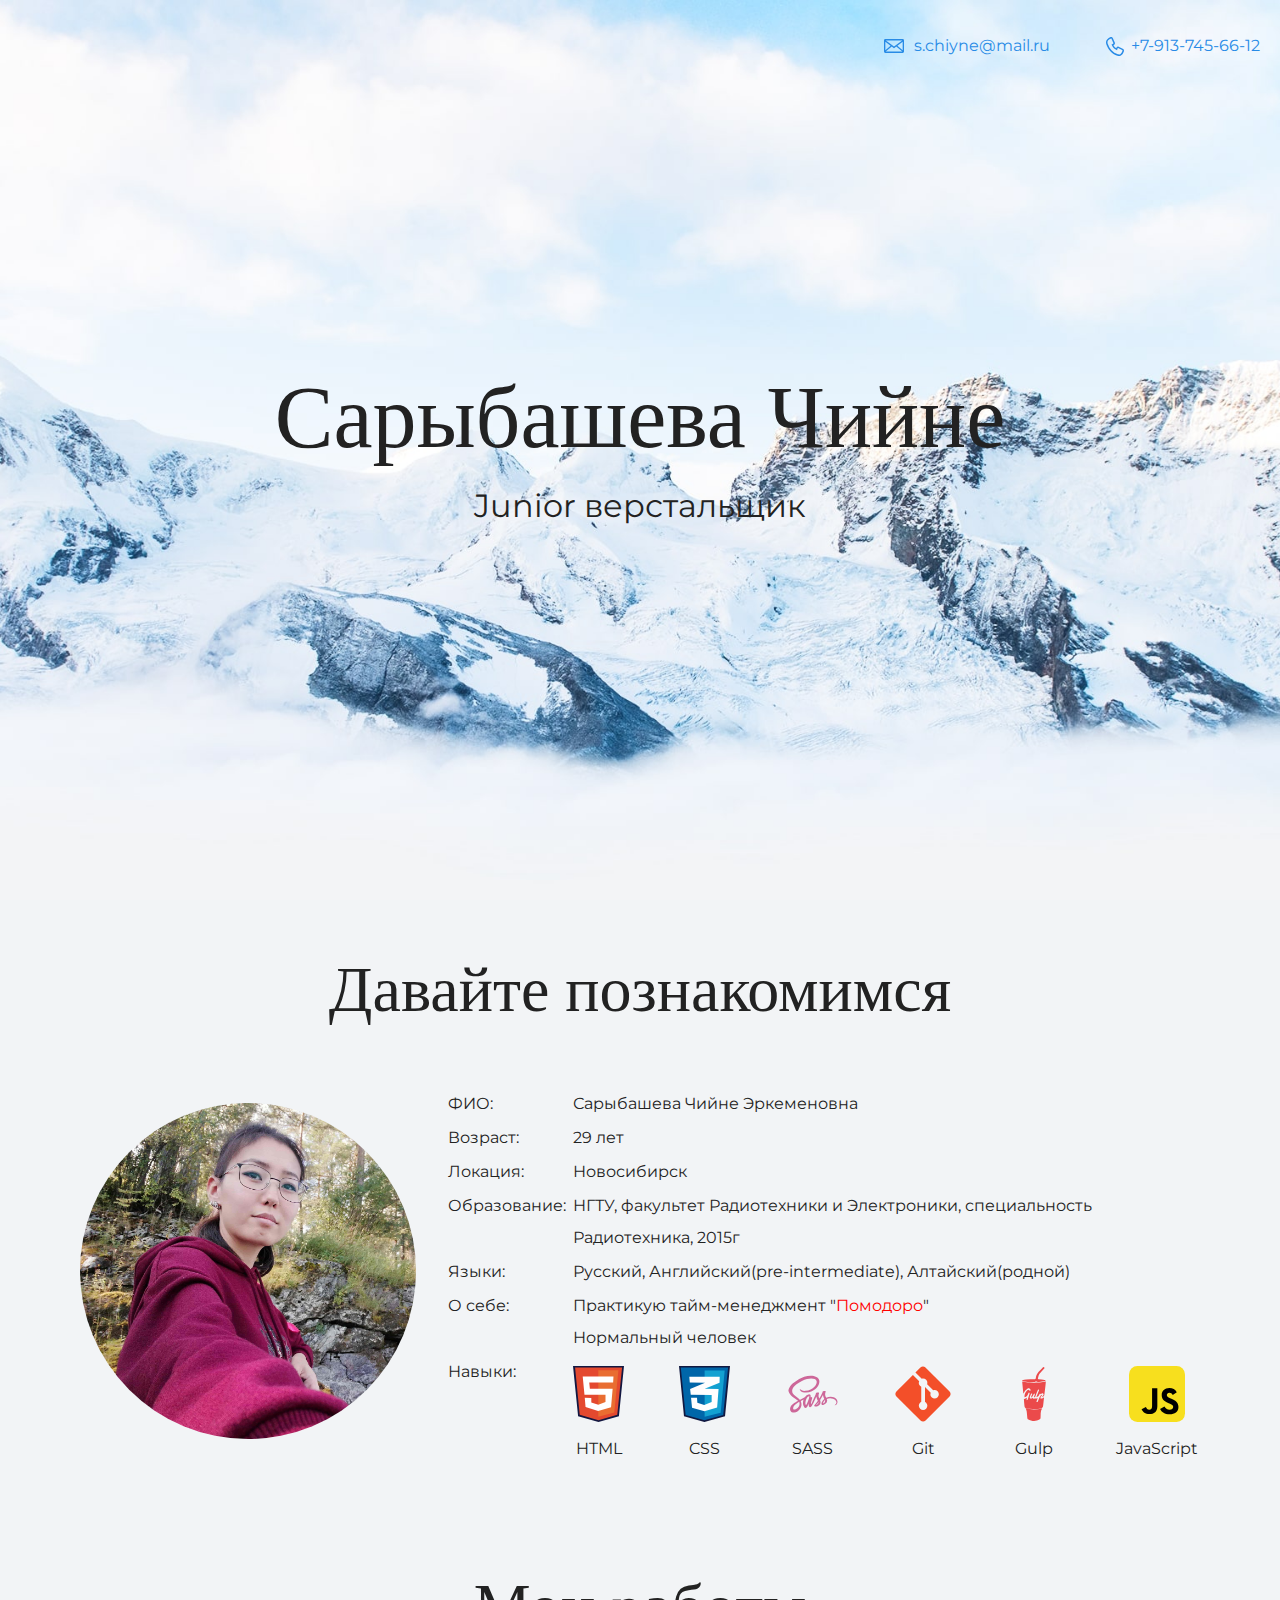
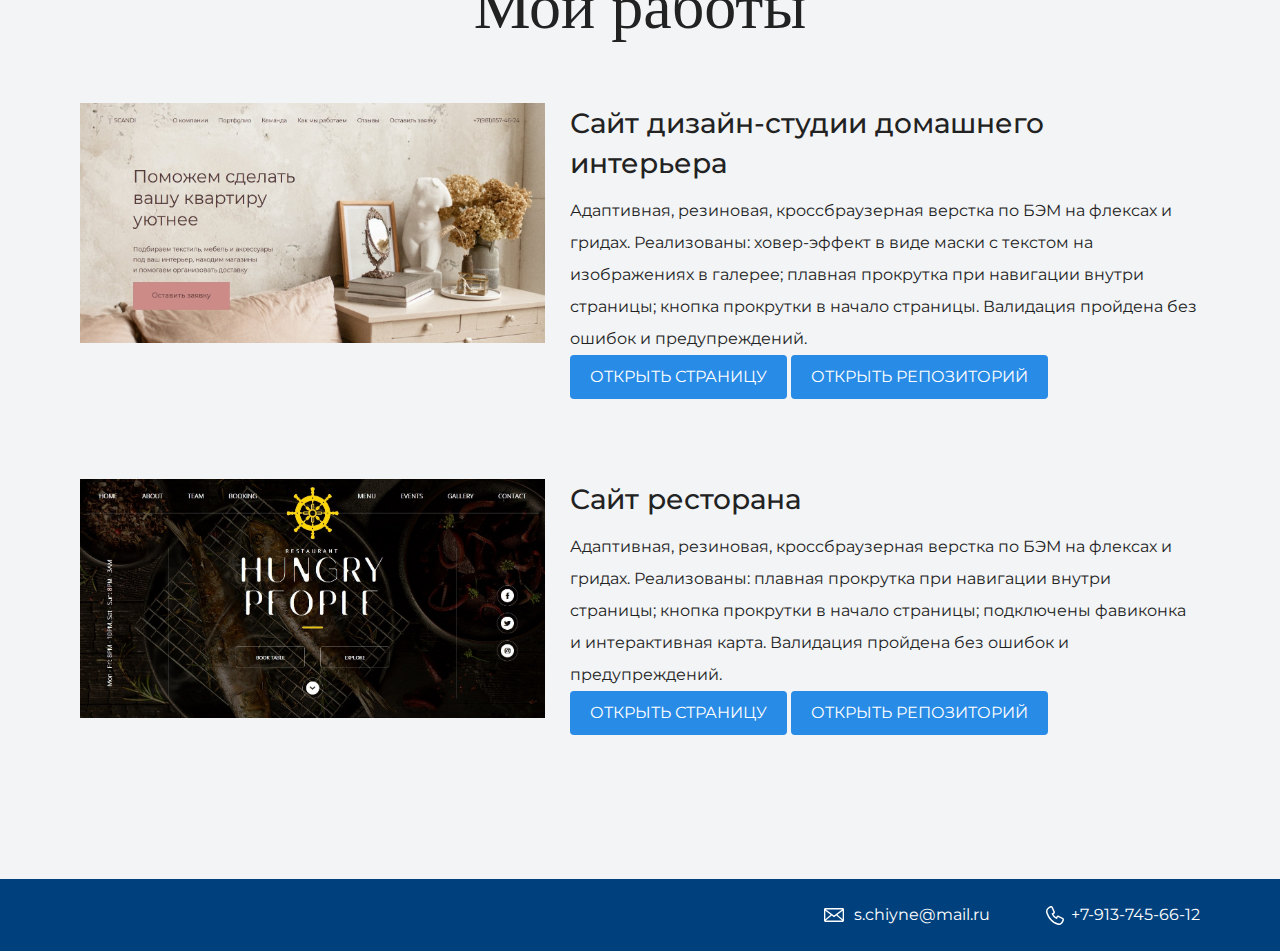
==== commit fb22a523: "Update index.html" ====
--- a/index.html
+++ b/index.html
@@ -53,7 +53,7 @@
 					<td class="table__col">О себе:</td>
 					<td class="table__col">
 						<dl>
-							<dt>Практикую тайм-менеджмент по "<span class="highlighted">Помодоро</span>"</dt>
+							<dt>Практикую тайм-менеджмент "<span class="highlighted">Помодоро</span>"</dt>
 							<dt>Нормальный человек</dt>
 						</dl>
 					</td>
@@ -101,7 +101,7 @@
 						<img class="project__image" src="files/scandi.jpg"  alt="Cайт дизайн студии домашнего интерьера. Desktop-версия">
 					</figure>
 					<div class="content">
-						<h3 class="title">Сайт дизайн студии домашнего интерьера</h3>
+						<h3 class="title">Сайт дизайн-студии домашнего интерьера</h3>
 						<p>Адаптивная, резиновая, кроссбраузерная верстка по БЭМ на флексах и гридах.  Реализованы: ховер-эффект в виде маски с текстом на изображениях в галерее; плавная прокрутка при навигации внутри страницы; кнопка прокрутки в начало страницы. Валидация пройдена без ошибок и предупреждений.</p>
 						<div class="buttons">
 							<a class="button" href="https://chiyne.github.io/scandi/">Открыть страницу</a>
@@ -133,4 +133,4 @@
 		</div>
 	</footer>
   </body>
-</html>+</html>
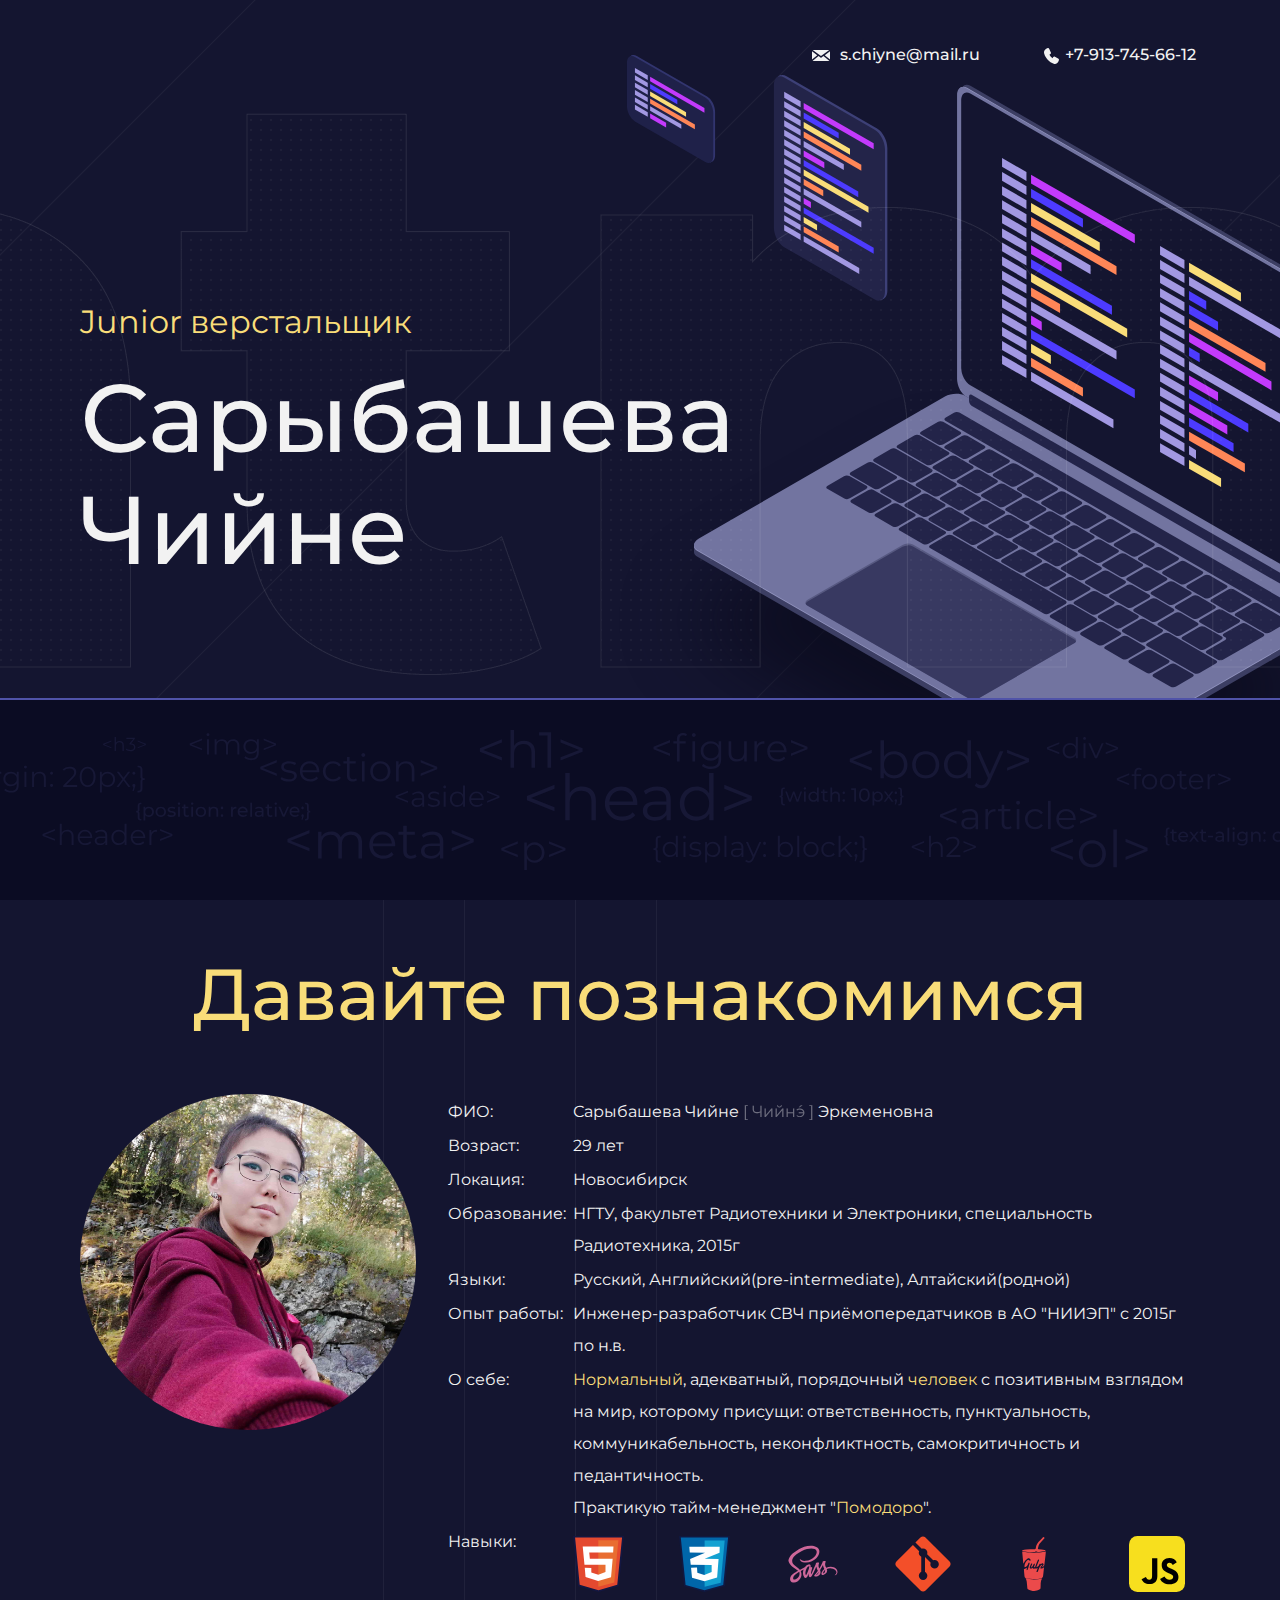
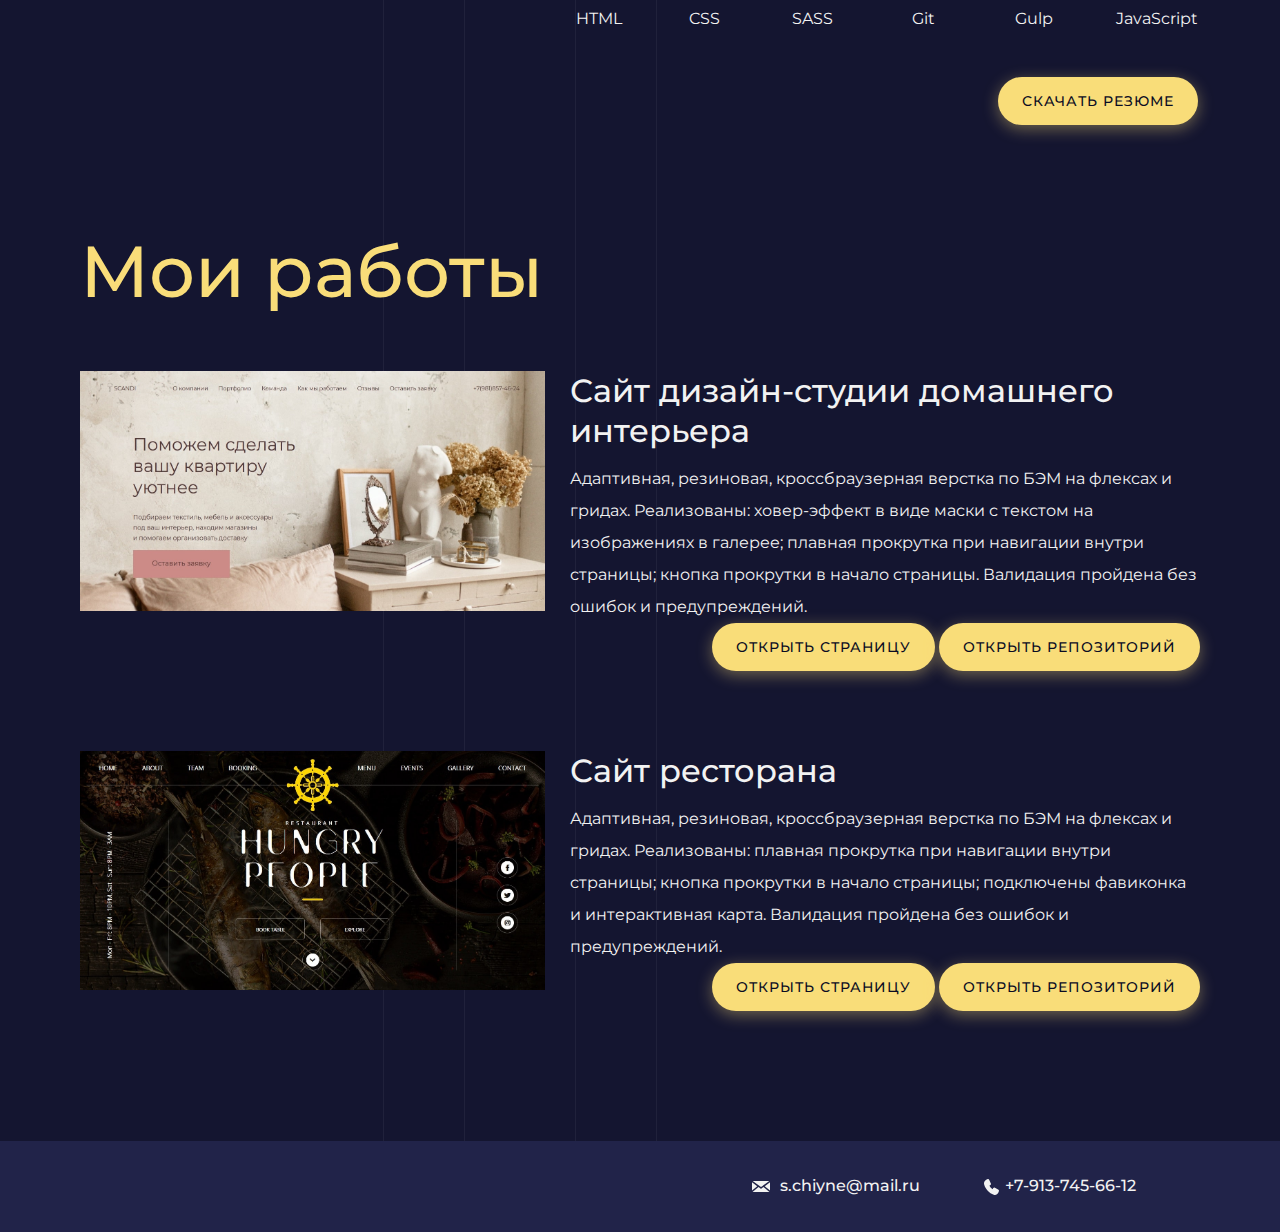
==== commit f6537ac9: "Add files via upload" ====
--- a/index.html
+++ b/index.html
@@ -10,28 +10,28 @@
   <body>
 	<header class="header">
 		<div class="container header__container">
-			<a class="header__link header__email" href="mailto:s.chiyne@mail.ru">s.chiyne@mail.ru</a>
-			<a class="header__link header__phone" href="tel:+79137456612">+7-913-745-66-12</a>
+			<a class="link email" href="mailto:s.chiyne@mail.ru">s.chiyne@mail.ru</a>
+			<a class="link phone" href="tel:+79137456612">+7-913-745-66-12</a>
 		</div>
 	</header>
 
 	<section class="hero">
 		<div class="container hero__container">
+			<p class="caption hero__caption">Junior верстальщик</p>
 			<h1 class="heading">Сарыбашева Чийне</h1>
-			<p class="caption hero__caption">Junior верстальщик</p>
 		</div>
 	</section>
 
 	<section class="intro">
 		<div class="container intro__container">
 			<h2 class="subheading">Давайте познакомимся</h2>
-			<figure class="figure">
-				<img class="user-image" src="files/user.jpg" alt="Фотография Неопознанного Енота">
+			<figure class="intro__figure">
+				<img class="intro__image" src="files/user.jpg" alt="Фотография Неопознанного Енота">
 			</figure>
 			<table class="content intro__content table">
 				<tr class="table__row">
 					<td class="table__col">ФИО:</td>
-					<td class="table__col">Сарыбашева Чийне Эркеменовна</td>
+					<td class="table__col">Сарыбашева Чийне <span class="opacity">[ Чийнэ&#x301 ]</span> Эркеменовна</td>
 				</tr>
 				<tr class="table__row">
 					<td class="table__col">Возраст:</td>
@@ -50,11 +50,16 @@
 					<td class="table__col">Русский, Английский(pre-intermediate), Алтайский(родной)</td>
 				</tr>
 				<tr class="table__row">
+					<td class="table__col">Опыт работы:</td>
+					<td class="table__col">Инженер-разработчик СВЧ приёмопередатчиков в АО "НИИЭП" с 2015г по н.в. </td>
+				</tr>
+
+				<tr class="table__row">
 					<td class="table__col">О себе:</td>
 					<td class="table__col">
 						<dl>
-							<dt>Практикую тайм-менеджмент "<span class="highlighted">Помодоро</span>"</dt>
-							<dt>Нормальный человек</dt>
+							<dt><span class="highlighted">Нормальный</span>, адекватный, порядочный <span class="highlighted">человек</span> с позитивным взглядом на мир, которому присущи: ответственность, пунктуальность, коммуникабельность, неконфликтность, самокритичность и педантичность.</dt>
+							<dt>Практикую тайм-менеджмент "<span class="highlighted">Помодоро</span>".</dt>
 						</dl>
 					</td>
 				</tr>
@@ -88,6 +93,12 @@
 						</figure>
 					</td>
 				</tr>
+				<tr class="table__row">
+					<td class="table__col"></td>
+					<td class="table__col table__button">
+						<a class="button" href="files/резюме.doc" download>Скачать резюме</a>
+					</td>
+				</tr>
 			</table>
 		</div>
 	</section>
@@ -100,10 +111,10 @@
 					<figure class="project__figure">
 						<img class="project__image" src="files/scandi.jpg"  alt="Cайт дизайн студии домашнего интерьера. Desktop-версия">
 					</figure>
-					<div class="content">
-						<h3 class="title">Сайт дизайн-студии домашнего интерьера</h3>
+					<div class="content project__content">
+						<h3 class="subheading-2">Сайт дизайн-студии домашнего интерьера</h3>
 						<p>Адаптивная, резиновая, кроссбраузерная верстка по БЭМ на флексах и гридах.  Реализованы: ховер-эффект в виде маски с текстом на изображениях в галерее; плавная прокрутка при навигации внутри страницы; кнопка прокрутки в начало страницы. Валидация пройдена без ошибок и предупреждений.</p>
-						<div class="buttons">
+						<div class="project__buttons">
 							<a class="button" href="https://chiyne.github.io/scandi/">Открыть страницу</a>
 							<a class="button" href="https://github.com/Chiyne/scandi">Открыть репозиторий</a>
 						</div>
@@ -113,10 +124,10 @@
 					<figure class="project__figure">
 						<img class="project__image" src="files/restaurant.jpg"  alt="Cайт дизайн студии домашнего интерьера">
 					</figure>
-					<div class="content">
-						<h3 class="title">Сайт ресторана</h3>
+					<div class="content project__content">
+						<h3 class="subheading-2">Сайт ресторана</h3>
 						<p>Адаптивная, резиновая, кроссбраузерная верстка по БЭМ на флексах и гридах.  Реализованы: плавная прокрутка при навигации внутри страницы; кнопка прокрутки в начало страницы; подключены фавиконка и интерактивная карта. Валидация пройдена без ошибок и предупреждений.</p>
-						<div class="buttons">
+						<div class="project__buttons">
 							<a class="button" href="https://chiyne.github.io/restaurant/">Открыть страницу</a>
 							<a class="button" href="https://github.com/Chiyne/restaurant">Открыть репозиторий</a>
 						</div>
@@ -128,9 +139,9 @@
 
 	<footer class="footer">
 		<div class="container footer__container">
-			<a class="footer__link footer__link_email" href="mailto:s.chiyne@mail.ru">s.chiyne@mail.ru</a>
-			<a class="footer__link footer__link_phone" href="tel:+79137456612">+7-913-745-66-12</a>
+			<a class="link email" href="mailto:s.chiyne@mail.ru">s.chiyne@mail.ru</a>
+			<a class="link phone" href="tel:+79137456612">+7-913-745-66-12</a>
 		</div>
 	</footer>
   </body>
-</html>
+</html>--- a/css/style.min.css
+++ b/css/style.min.css
@@ -1,2 +1,2 @@
-*{margin:0;padding:0;-webkit-box-sizing:border-box;box-sizing:border-box;list-style:none}body{font-family:"Montserrat", "Helvetica", "Arial", sans-serif;font-size:16px;line-height:32px;color:#222;background-color:#f2f4f6}img{max-width:100%;height:auto}.container{display:-webkit-box;display:-ms-flexbox;display:flex;-webkit-box-orient:vertical;-webkit-box-direction:normal;-ms-flex-direction:column;flex-direction:column;-webkit-box-pack:center;-ms-flex-pack:center;justify-content:center;-webkit-box-align:center;-ms-flex-align:center;align-items:center;-ms-flex-wrap:wrap;flex-wrap:wrap;width:100%;max-width:1560px;padding:50px 80px;margin:0 auto}.heading{margin-bottom:16px;font-family:"Old Standard TT", "Times", "Times New Roman", serif;font-size:88px;line-height:96px;font-weight:400;text-align:center}.subheading{margin-bottom:56px;font-family:"Old Standard TT", "Times", "Times New Roman", serif;font-size:64px;line-height:80px;font-weight:400;text-align:center}.title{margin-bottom:12px;font-size:28px;line-height:40px;font-weight:500}.header{position:absolute;width:100%}.header__container{-webkit-box-orient:horizontal;-webkit-box-direction:normal;-ms-flex-direction:row;flex-direction:row;-webkit-box-pack:end;-ms-flex-pack:end;justify-content:flex-end;padding:30px 20px}.header__link{margin-left:56px;color:#288be6;text-decoration:none;background-repeat:no-repeat;background-position:left}.header__email{padding-left:30px;background-image:url("../img/icon-email-header.svg")}.header__phone{padding-left:25px;background-image:url("../img/icon-phone-header.svg")}.hero{background:url("../img/hero-bg.jpg") no-repeat center/cover}.hero__container{height:100vh}.hero__caption{font-size:32px;line-height:48px}.figure{width:30%}.content{width:70%;padding-left:25px}.user-image{border-radius:50%}.intro .subheading{width:100%}.intro__container{-webkit-box-orient:horizontal;-webkit-box-direction:normal;-ms-flex-direction:row;flex-direction:row}.table__col{vertical-align:top;padding-left:5px}.skills{display:-webkit-box;display:-ms-flexbox;display:flex;-webkit-box-pack:justify;-ms-flex-pack:justify;justify-content:space-between;-ms-flex-wrap:wrap;flex-wrap:wrap;padding-top:10px}.skills__item{text-align:center}.skills__icon{height:3.5rem}.highlighted{color:red}.project{display:-webkit-box;display:-ms-flexbox;display:flex;-webkit-box-align:start;-ms-flex-align:start;align-items:flex-start;margin-bottom:80px}.project__figure{-ms-flex-preferred-size:50%;flex-basis:50%;margin-bottom:20px}.button{padding:6px 20px;display:inline-block;text-decoration:none;text-transform:uppercase;border-radius:4px;background-color:#288be6;color:#fff}.footer{background-color:#00417d;color:#fff}.footer__container{-webkit-box-orient:horizontal;-webkit-box-direction:normal;-ms-flex-direction:row;flex-direction:row;-webkit-box-pack:end;-ms-flex-pack:end;justify-content:flex-end;padding-top:20px;padding-bottom:20px}.footer__link{margin-left:56px;color:inherit;text-decoration:none;background-repeat:no-repeat;background-position:left}.footer__link_email{padding-left:30px;background-image:url("../img/icon-email-footer.svg")}.footer__link_phone{padding-left:25px;background-image:url("../img/icon-phone-footer.svg")}
+*{margin:0;padding:0;-webkit-box-sizing:border-box;box-sizing:border-box;list-style:none}body{font-family:"Montserrat", "Helvetica", "Arial", sans-serif;font-size:16px;line-height:32px;color:#f2f2f2;background-color:#141530;background-image:url("../img/pattern-lines-hero.svg");background-position:center}img{max-width:100%;height:auto}.container{display:-webkit-box;display:-ms-flexbox;display:flex;-ms-flex-wrap:wrap;flex-wrap:wrap;width:100%;max-width:1560px;padding:50px 80px;margin:0 auto}.subheading-2{margin-bottom:12px;font-size:32px;line-height:40px;font-weight:500}.link{position:relative;margin-right:64px;padding-bottom:10px;padding-top:9px;font-weight:500;text-decoration:none;background-repeat:no-repeat;background-position:left;color:inherit}.link:focus,.link:hover{color:#f9dd79}.link::after{position:absolute;content:"";bottom:0;left:0;width:0;height:2px;background-color:#f9dd79;-webkit-transition:width 200ms;-o-transition:width 200ms;transition:width 200ms}.link:hover::after{width:100%}.link:active{opacity:0.5}.email{padding-left:28px;background-image:url("../img/icon-email.svg")}.email:focus,.email:hover{background-image:url("../img/icon-email-alt.svg")}.phone{padding-left:21px;background-image:url("../img/icon-phone.svg")}.phone:focus,.phone:hover{background-image:url("../img/icon-phone-alt.svg")}.header{position:absolute;width:100%}.header__container{-webkit-box-pack:end;-ms-flex-pack:end;justify-content:flex-end;padding:30px 20px}.hero{position:relative;background:url("../img/hero-bg.png") no-repeat center 48px}.hero::before{position:absolute;content:"";top:55px;left:calc(50vw - 32px);width:800px;height:800px;background-image:url("../img/hero-image.svg");background-repeat:no-repeat;z-index:-2}.hero::after{position:absolute;content:"";height:200px;width:100%;bottom:0;background-color:#0b0c23;background-image:url("../img/bg-tags.svg");background-position:center;background-repeat:no-repeat;border-top:2px solid #5053a8;z-index:-1}.hero__container{-webkit-box-orient:vertical;-webkit-box-direction:normal;-ms-flex-direction:column;flex-direction:column;-webkit-box-pack:center;-ms-flex-pack:center;justify-content:center;height:100vh}.hero__caption{font-size:32px;line-height:48px;padding-bottom:16px;color:#f9dd79}.heading{max-width:815px;font-size:96px;line-height:112px;font-weight:500;margin-bottom:16px}.intro,.portfolio{background-color:#141530;background-image:url("../img/pattern-lines.svg");background-repeat:repeat-y;background-position-x:center}.subheading{margin-bottom:56px;font-size:72px;line-height:88px;font-weight:500;text-align:center;color:#f9dd79}.content{width:70%;padding-left:25px}.intro .subheading{width:100%}.intro__figure{width:30%}.intro__image{border-radius:50%}.table__col{vertical-align:top;padding-left:5px}.table__button{text-align:right;padding-top:40px}.skills{display:-webkit-box;display:-ms-flexbox;display:flex;-webkit-box-pack:justify;-ms-flex-pack:justify;justify-content:space-between;-ms-flex-wrap:wrap;flex-wrap:wrap;padding-top:10px}.skills__item{text-align:center}.skills__icon{height:3.5rem}.highlighted{color:#f9dd79}.project{display:-webkit-box;display:-ms-flexbox;display:flex;-webkit-box-align:stretch;-ms-flex-align:stretch;align-items:stretch;margin-bottom:80px}.project__figure{-ms-flex-preferred-size:50%;flex-basis:50%}.project__content{display:-webkit-box;display:-ms-flexbox;display:flex;-webkit-box-orient:vertical;-webkit-box-direction:normal;-ms-flex-direction:column;flex-direction:column}.project__buttons{text-align:right;margin-top:auto}.opacity{opacity:0.4}.button{margin:0;padding:8px 24px;display:inline-block;vertical-align:baseline;font-size:14px;font-weight:500;letter-spacing:1px;text-decoration:none;text-transform:uppercase;color:#0b0c23;background-color:#f9dd79;-webkit-box-shadow:0 4px 16px rgba(249,221,121,0.4);box-shadow:0 4px 16px rgba(249,221,121,0.4);border-radius:24px;-webkit-transition:background-color 100ms, -webkit-box-shadow 100ms;transition:background-color 100ms, -webkit-box-shadow 100ms;-o-transition:background-color 100ms, box-shadow 100ms;transition:background-color 100ms, box-shadow 100ms;transition:background-color 100ms, box-shadow 100ms, -webkit-box-shadow 100ms}.button:focus,.button:hover{background-color:#f9e7a8;-webkit-box-shadow:0 4px 32px rgba(249,221,121,0.6);box-shadow:0 4px 32px rgba(249,221,121,0.6)}.button:active{background-color:#b69e4b;-webkit-box-shadow:none;box-shadow:none}.footer{background-color:#212349}.footer__container{-webkit-box-pack:end;-ms-flex-pack:end;justify-content:flex-end;padding-top:20px;padding-bottom:20px}
 /*# sourceMappingURL=style.min.css.map */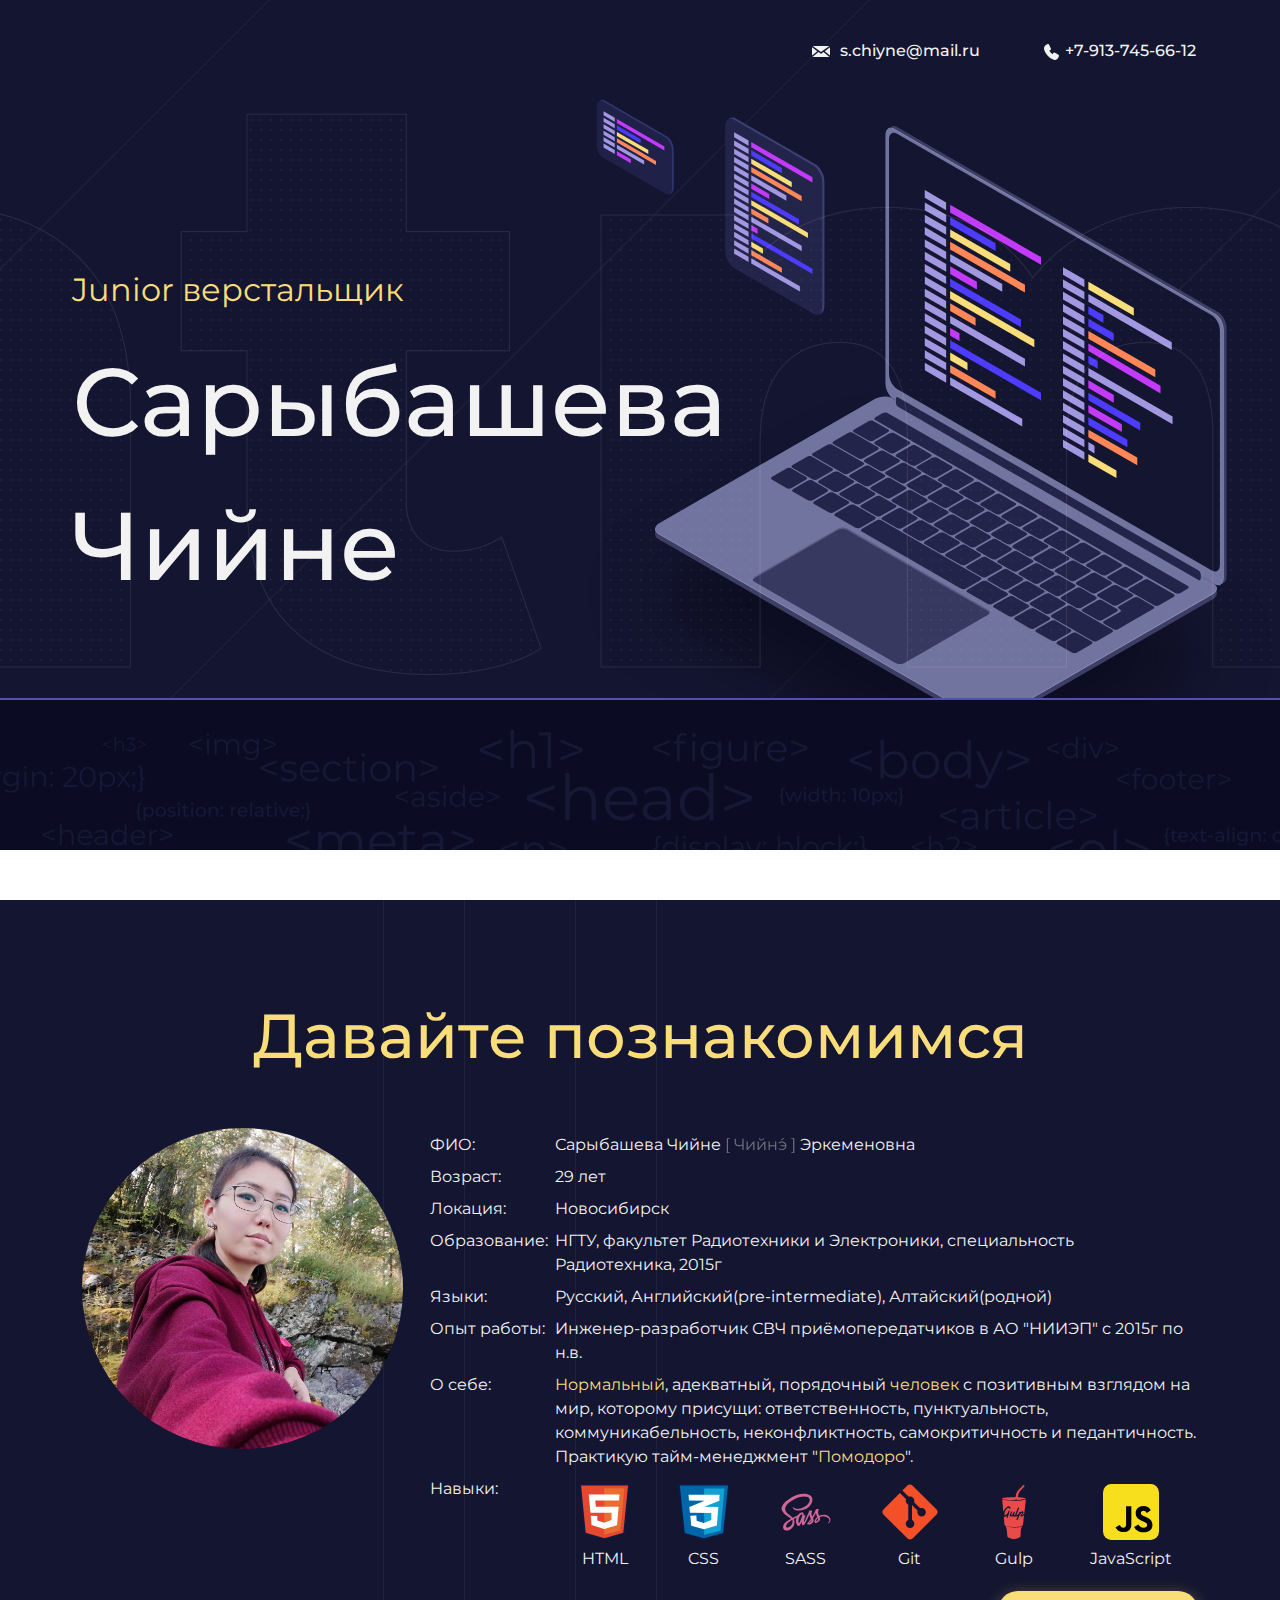
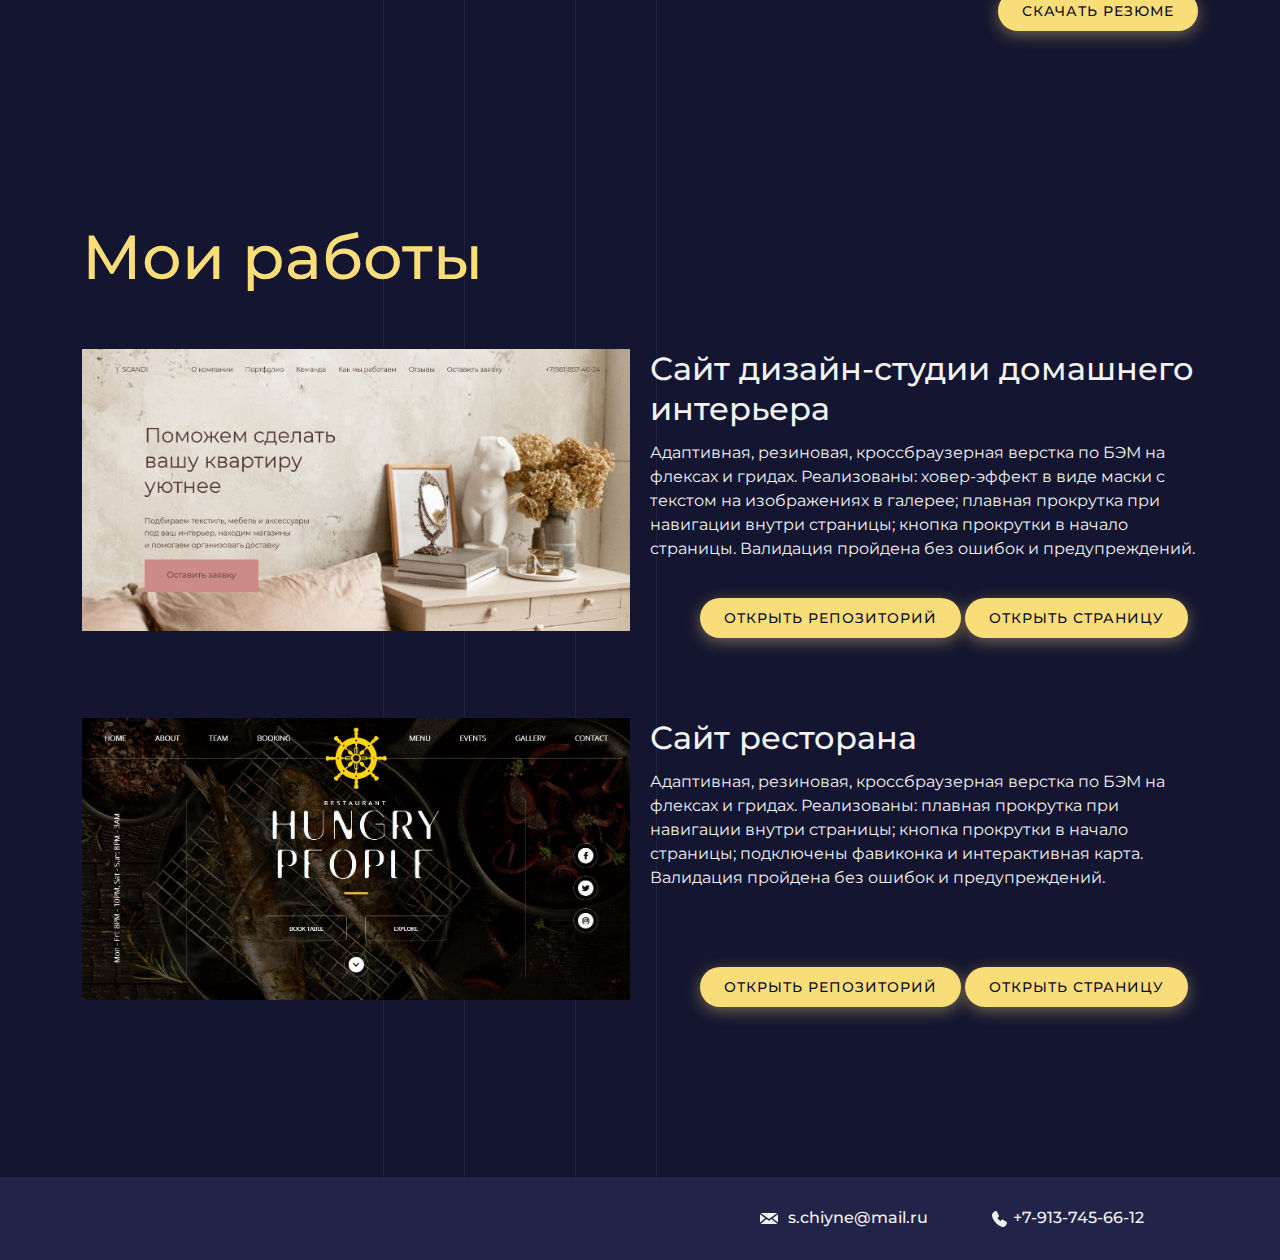
==== commit 9594142d: "Add files via upload" ====
--- a/index.html
+++ b/index.html
@@ -2,6 +2,7 @@
 <html lang="ru">
 	<head>
 		<meta charset="UTF-8">
+		<meta name="viewport" content="width=device-width, initial-scale=1.0">
 		<link href="https://fonts.googleapis.com/css?family=Montserrat:400,500,700|Old+Standard+TT&display=swap&subset=cyrillic" rel="stylesheet">
 		<link rel="stylesheet" href="css/style.min.css">
 		<title>Портфолио Junior верстальщика</title>
@@ -18,20 +19,20 @@
 	<section class="hero">
 		<div class="container hero__container">
 			<p class="caption hero__caption">Junior верстальщик</p>
-			<h1 class="heading">Сарыбашева Чийне</h1>
+			<h1 class="heading">Сарыбашева <br> Чийне</h1>
 		</div>
 	</section>
 
 	<section class="intro">
 		<div class="container intro__container">
-			<h2 class="subheading">Давайте познакомимся</h2>
-			<figure class="intro__figure">
+			<h2 class="subheading intro__subheading">Давайте познакомимся</h2>
+			<figure class="figure intro__figure">
 				<img class="intro__image" src="files/user.jpg" alt="Фотография Неопознанного Енота">
 			</figure>
 			<table class="content intro__content table">
 				<tr class="table__row">
 					<td class="table__col">ФИО:</td>
-					<td class="table__col">Сарыбашева Чийне <span class="opacity">[ Чийнэ&#x301 ]</span> Эркеменовна</td>
+					<td class="table__col">Сарыбашева Чийне <span class="opacity nowrap">[ Чийнэ&#x301 ]</span> Эркеменовна</td>
 				</tr>
 				<tr class="table__row">
 					<td class="table__col">Возраст:</td>
@@ -93,13 +94,10 @@
 						</figure>
 					</td>
 				</tr>
-				<tr class="table__row">
-					<td class="table__col"></td>
-					<td class="table__col table__button">
-						<a class="button" href="files/резюме.doc" download>Скачать резюме</a>
-					</td>
-				</tr>
 			</table>
+			<div class="buttons intro__buttons">
+				<a class="button" href="files/резюме.doc" download>Скачать резюме</a>
+			</div>
 		</div>
 	</section>
 
@@ -108,28 +106,28 @@
 			<h2 class="subheading">Мои работы</h2>
 			<ul class="projects">
 				<li class="project">
-					<figure class="project__figure">
+					<figure class="figure project__figure">
 						<img class="project__image" src="files/scandi.jpg"  alt="Cайт дизайн студии домашнего интерьера. Desktop-версия">
 					</figure>
 					<div class="content project__content">
-						<h3 class="subheading-2">Сайт дизайн-студии домашнего интерьера</h3>
-						<p>Адаптивная, резиновая, кроссбраузерная верстка по БЭМ на флексах и гридах.  Реализованы: ховер-эффект в виде маски с текстом на изображениях в галерее; плавная прокрутка при навигации внутри страницы; кнопка прокрутки в начало страницы. Валидация пройдена без ошибок и предупреждений.</p>
-						<div class="project__buttons">
+						<h3 class="subheading-2">Сайт <span class="nowrap">дизайн-студии</span> домашнего интерьера</h3>
+						<p class="project__description">Адаптивная, резиновая, кроссбраузерная верстка по БЭМ на флексах и гридах.  Реализованы: ховер-эффект в виде маски с текстом на изображениях в галерее; плавная прокрутка при навигации внутри страницы; кнопка прокрутки в начало страницы. Валидация пройдена без ошибок и предупреждений.</p>
+						<div class="buttons project__buttons">
+							<a class="button" href="https://github.com/Chiyne/scandi">Открыть репозиторий</a>
 							<a class="button" href="https://chiyne.github.io/scandi/">Открыть страницу</a>
-							<a class="button" href="https://github.com/Chiyne/scandi">Открыть репозиторий</a>
 						</div>
 					</div>
 				</li>
 				<li class="project">
-					<figure class="project__figure">
+					<figure class="figure project__figure">
 						<img class="project__image" src="files/restaurant.jpg"  alt="Cайт дизайн студии домашнего интерьера">
 					</figure>
 					<div class="content project__content">
 						<h3 class="subheading-2">Сайт ресторана</h3>
-						<p>Адаптивная, резиновая, кроссбраузерная верстка по БЭМ на флексах и гридах.  Реализованы: плавная прокрутка при навигации внутри страницы; кнопка прокрутки в начало страницы; подключены фавиконка и интерактивная карта. Валидация пройдена без ошибок и предупреждений.</p>
-						<div class="project__buttons">
+						<p class="project__description">Адаптивная, резиновая, кроссбраузерная верстка по БЭМ на флексах и гридах.  Реализованы: плавная прокрутка при навигации внутри страницы; кнопка прокрутки в начало страницы; подключены фавиконка и интерактивная карта. Валидация пройдена без ошибок и предупреждений.</p>
+						<div class="buttons project__buttons">
+							<a class="button" href="https://github.com/Chiyne/restaurant">Открыть репозиторий</a>
 							<a class="button" href="https://chiyne.github.io/restaurant/">Открыть страницу</a>
-							<a class="button" href="https://github.com/Chiyne/restaurant">Открыть репозиторий</a>
 						</div>
 					</div>
 				</li>
@@ -143,5 +141,6 @@
 			<a class="link phone" href="tel:+79137456612">+7-913-745-66-12</a>
 		</div>
 	</footer>
+	<div class="white"></div>
   </body>
 </html>--- a/css/style.min.css
+++ b/css/style.min.css
@@ -1,2 +1,2 @@
-*{margin:0;padding:0;-webkit-box-sizing:border-box;box-sizing:border-box;list-style:none}body{font-family:"Montserrat", "Helvetica", "Arial", sans-serif;font-size:16px;line-height:32px;color:#f2f2f2;background-color:#141530;background-image:url("../img/pattern-lines-hero.svg");background-position:center}img{max-width:100%;height:auto}.container{display:-webkit-box;display:-ms-flexbox;display:flex;-ms-flex-wrap:wrap;flex-wrap:wrap;width:100%;max-width:1560px;padding:50px 80px;margin:0 auto}.subheading-2{margin-bottom:12px;font-size:32px;line-height:40px;font-weight:500}.link{position:relative;margin-right:64px;padding-bottom:10px;padding-top:9px;font-weight:500;text-decoration:none;background-repeat:no-repeat;background-position:left;color:inherit}.link:focus,.link:hover{color:#f9dd79}.link::after{position:absolute;content:"";bottom:0;left:0;width:0;height:2px;background-color:#f9dd79;-webkit-transition:width 200ms;-o-transition:width 200ms;transition:width 200ms}.link:hover::after{width:100%}.link:active{opacity:0.5}.email{padding-left:28px;background-image:url("../img/icon-email.svg")}.email:focus,.email:hover{background-image:url("../img/icon-email-alt.svg")}.phone{padding-left:21px;background-image:url("../img/icon-phone.svg")}.phone:focus,.phone:hover{background-image:url("../img/icon-phone-alt.svg")}.header{position:absolute;width:100%}.header__container{-webkit-box-pack:end;-ms-flex-pack:end;justify-content:flex-end;padding:30px 20px}.hero{position:relative;background:url("../img/hero-bg.png") no-repeat center 48px}.hero::before{position:absolute;content:"";top:55px;left:calc(50vw - 32px);width:800px;height:800px;background-image:url("../img/hero-image.svg");background-repeat:no-repeat;z-index:-2}.hero::after{position:absolute;content:"";height:200px;width:100%;bottom:0;background-color:#0b0c23;background-image:url("../img/bg-tags.svg");background-position:center;background-repeat:no-repeat;border-top:2px solid #5053a8;z-index:-1}.hero__container{-webkit-box-orient:vertical;-webkit-box-direction:normal;-ms-flex-direction:column;flex-direction:column;-webkit-box-pack:center;-ms-flex-pack:center;justify-content:center;height:100vh}.hero__caption{font-size:32px;line-height:48px;padding-bottom:16px;color:#f9dd79}.heading{max-width:815px;font-size:96px;line-height:112px;font-weight:500;margin-bottom:16px}.intro,.portfolio{background-color:#141530;background-image:url("../img/pattern-lines.svg");background-repeat:repeat-y;background-position-x:center}.subheading{margin-bottom:56px;font-size:72px;line-height:88px;font-weight:500;text-align:center;color:#f9dd79}.content{width:70%;padding-left:25px}.intro .subheading{width:100%}.intro__figure{width:30%}.intro__image{border-radius:50%}.table__col{vertical-align:top;padding-left:5px}.table__button{text-align:right;padding-top:40px}.skills{display:-webkit-box;display:-ms-flexbox;display:flex;-webkit-box-pack:justify;-ms-flex-pack:justify;justify-content:space-between;-ms-flex-wrap:wrap;flex-wrap:wrap;padding-top:10px}.skills__item{text-align:center}.skills__icon{height:3.5rem}.highlighted{color:#f9dd79}.project{display:-webkit-box;display:-ms-flexbox;display:flex;-webkit-box-align:stretch;-ms-flex-align:stretch;align-items:stretch;margin-bottom:80px}.project__figure{-ms-flex-preferred-size:50%;flex-basis:50%}.project__content{display:-webkit-box;display:-ms-flexbox;display:flex;-webkit-box-orient:vertical;-webkit-box-direction:normal;-ms-flex-direction:column;flex-direction:column}.project__buttons{text-align:right;margin-top:auto}.opacity{opacity:0.4}.button{margin:0;padding:8px 24px;display:inline-block;vertical-align:baseline;font-size:14px;font-weight:500;letter-spacing:1px;text-decoration:none;text-transform:uppercase;color:#0b0c23;background-color:#f9dd79;-webkit-box-shadow:0 4px 16px rgba(249,221,121,0.4);box-shadow:0 4px 16px rgba(249,221,121,0.4);border-radius:24px;-webkit-transition:background-color 100ms, -webkit-box-shadow 100ms;transition:background-color 100ms, -webkit-box-shadow 100ms;-o-transition:background-color 100ms, box-shadow 100ms;transition:background-color 100ms, box-shadow 100ms;transition:background-color 100ms, box-shadow 100ms, -webkit-box-shadow 100ms}.button:focus,.button:hover{background-color:#f9e7a8;-webkit-box-shadow:0 4px 32px rgba(249,221,121,0.6);box-shadow:0 4px 32px rgba(249,221,121,0.6)}.button:active{background-color:#b69e4b;-webkit-box-shadow:none;box-shadow:none}.footer{background-color:#212349}.footer__container{-webkit-box-pack:end;-ms-flex-pack:end;justify-content:flex-end;padding-top:20px;padding-bottom:20px}
+*{margin:0;padding:0;-webkit-box-sizing:border-box;box-sizing:border-box;list-style:none}body{font-family:"Montserrat", "Helvetica", "Arial", sans-serif;font-size:clamp(14px, 4vw, 16px);line-height:1.5em;color:#f2f2f2;background-color:#141530;background-image:url("../img/pattern-lines-hero.svg");background-position:center}img{max-width:100%;height:auto}.container{display:-webkit-box;display:-ms-flexbox;display:flex;-ms-flex-wrap:wrap;flex-wrap:wrap;width:100%;max-width:1560px;padding:clamp(2rem, 10vmin, 10rem) clamp(10px, 8vmin, 10rem);margin:0 auto}.heading{font-size:clamp(36px, 10vw, 96px);line-height:1.5em;font-weight:500;margin-bottom:16px}.subheading{margin-bottom:5vh;font-size:clamp(28px, 9vw, 62px);line-height:1.5em;font-weight:500;text-align:center;padding:0 10px;color:#f9dd79}.subheading-2{margin-bottom:12px;font-size:clamp(16px, 7vw, 32px);line-height:40px;font-weight:500}.nowrap{white-space:nowrap}.link{position:relative;margin-right:clamp(1px, 5vw, 64px);padding-bottom:10px;padding-top:9px;font-weight:500;text-decoration:none;background-repeat:no-repeat;background-position:left;color:inherit}.link:focus,.link:hover{color:#f9dd79}.link::after{position:absolute;content:"";bottom:0;left:0;width:0;height:2px;background-color:#f9dd79;-webkit-transition:width 200ms;-o-transition:width 200ms;transition:width 200ms}.link:hover::after{width:100%}.link:active{opacity:0.5}.email{padding-left:28px;background-image:url("../img/icon-email.svg")}.email:focus,.email:hover{background-image:url("../img/icon-email-alt.svg")}.phone{padding-left:21px;background-image:url("../img/icon-phone.svg")}.phone:focus,.phone:hover{background-image:url("../img/icon-phone-alt.svg")}.header{position:absolute;width:100%}.header__container{-webkit-box-pack:end;-ms-flex-pack:end;justify-content:flex-end;padding:30px 20px}.hero{position:relative;background:url("../img/hero-bg.png") no-repeat center 48px}.hero::before{position:absolute;content:"";top:100px;right:0;width:700px;height:700px;background-image:url("../img/hero-image.svg");background-repeat:no-repeat;z-index:-2}@media screen and (max-width: 992px){.hero::before{width:500px;height:500px}}@media screen and (max-width: 600px){.hero::before{width:300px;height:300px}}.hero::after{position:absolute;content:"";height:200px;width:100%;bottom:0;background-color:#0b0c23;background-image:url("../img/bg-tags.svg");background-position:center;background-repeat:no-repeat;border-top:2px solid #5053a8;z-index:-1}@media screen and (max-width: 600px){.hero::after{height:150px}}.hero__container{-webkit-box-orient:vertical;-webkit-box-direction:normal;-ms-flex-direction:column;flex-direction:column;-webkit-box-pack:center;-ms-flex-pack:center;justify-content:center;height:100vh}.hero__caption{font-size:clamp(26px, 8vw, 32px);line-height:1.5em;padding-bottom:16px;color:#f9dd79}.intro,.portfolio{background:#141530 url("../img/pattern-lines.svg") repeat-y center}.figure{-webkit-box-flex:1;-ms-flex:1 1 30%;flex:1 1 30%;padding:0 10px}.content{-webkit-box-flex:1;-ms-flex:1 1 70%;flex:1 1 70%;padding:0 10px}.buttons{width:100%;padding:0 10px;text-align:right}.intro__container{-webkit-box-pack:center;-ms-flex-pack:center;justify-content:center}.intro__subheading{width:100%;padding:0 10px}.intro__figure{max-width:450px;min-width:255px}.intro__image{border-radius:50%}.table__col{vertical-align:top;padding:3px 0 3px 5px}.skills{display:-webkit-box;display:-ms-flexbox;display:flex;-webkit-box-pack:justify;-ms-flex-pack:justify;justify-content:space-between;-ms-flex-wrap:wrap;flex-wrap:wrap;padding-top:10px}.skills__item{text-align:center;margin:0 auto}.skills__icon{height:3.5rem}.highlighted{color:#f9dd79}.project{display:-webkit-box;display:-ms-flexbox;display:flex;-ms-flex-wrap:wrap;flex-wrap:wrap;-webkit-box-pack:center;-ms-flex-pack:center;justify-content:center;-webkit-box-align:stretch;-ms-flex-align:stretch;align-items:stretch;margin-bottom:80px}.project__figure{-ms-flex-preferred-size:50%;flex-basis:50%;max-width:80%;min-width:406px}@media screen and (max-width: 600px){.project__figure{min-width:255px;max-width:100%;padding:0}}.project__content{-ms-flex-preferred-size:50%;flex-basis:50%;display:-webkit-box;display:-ms-flexbox;display:flex;-webkit-box-orient:vertical;-webkit-box-direction:normal;-ms-flex-direction:column;flex-direction:column}.project__buttons{margin-top:auto}.project__icon{height:3.5rem}.opacity{opacity:0.4}.button{margin-top:15px;padding:8px 24px;display:inline-block;vertical-align:baseline;font-size:clamp(11px, 3vw, 14px);font-weight:500;letter-spacing:1px;text-decoration:none;text-transform:uppercase;color:#0b0c23;background-color:#f9dd79;-webkit-box-shadow:0 4px 16px rgba(249,221,121,0.4);box-shadow:0 4px 16px rgba(249,221,121,0.4);border-radius:24px;-webkit-transition:background-color 100ms, -webkit-box-shadow 100ms;transition:background-color 100ms, -webkit-box-shadow 100ms;-o-transition:background-color 100ms, box-shadow 100ms;transition:background-color 100ms, box-shadow 100ms;transition:background-color 100ms, box-shadow 100ms, -webkit-box-shadow 100ms}.button:focus,.button:hover{background-color:#f9e7a8;-webkit-box-shadow:0 4px 32px rgba(249,221,121,0.6);box-shadow:0 4px 32px rgba(249,221,121,0.6)}.button:active{background-color:#b69e4b;-webkit-box-shadow:none;box-shadow:none}.footer{background-color:#212349}.footer__container{-webkit-box-pack:end;-ms-flex-pack:end;justify-content:flex-end;padding-top:20px;padding-bottom:20px}.white{position:fixed;bottom:0;width:100%;height:50px;background-color:#ffffff}
 /*# sourceMappingURL=style.min.css.map */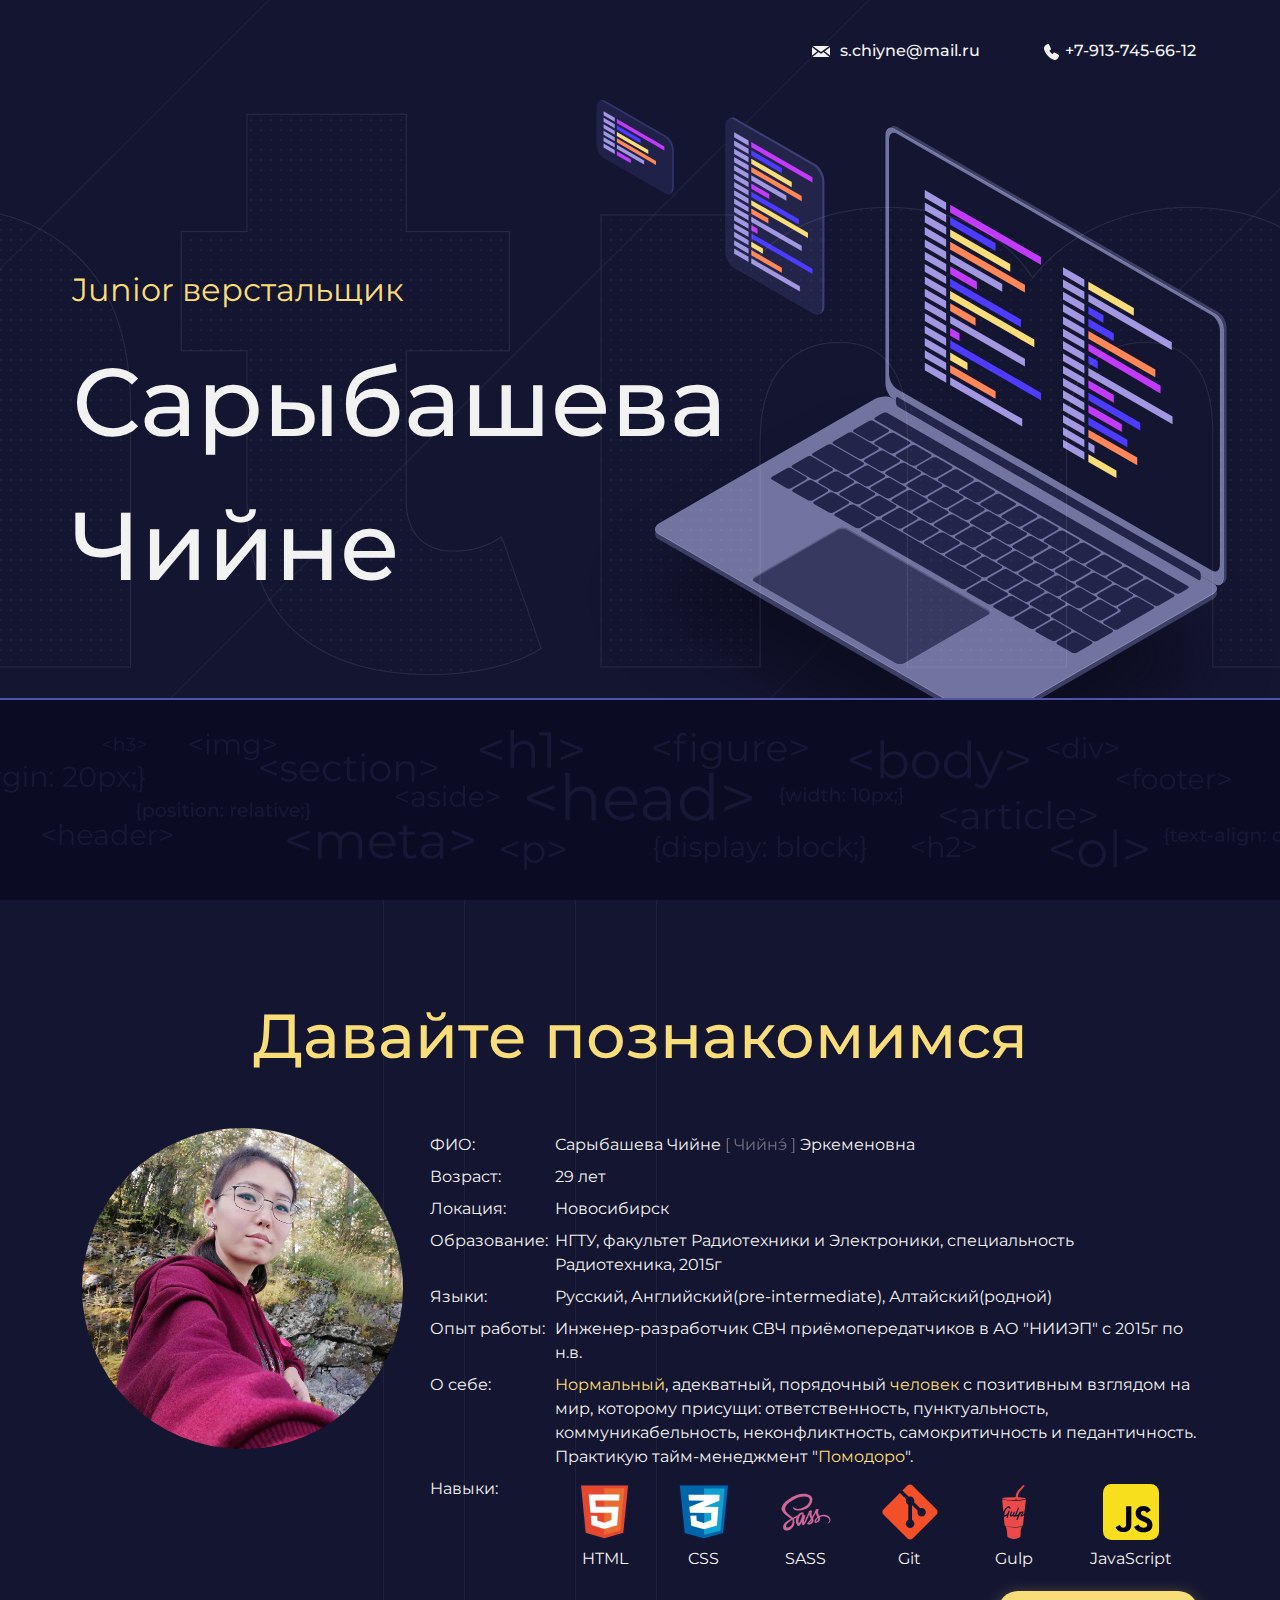
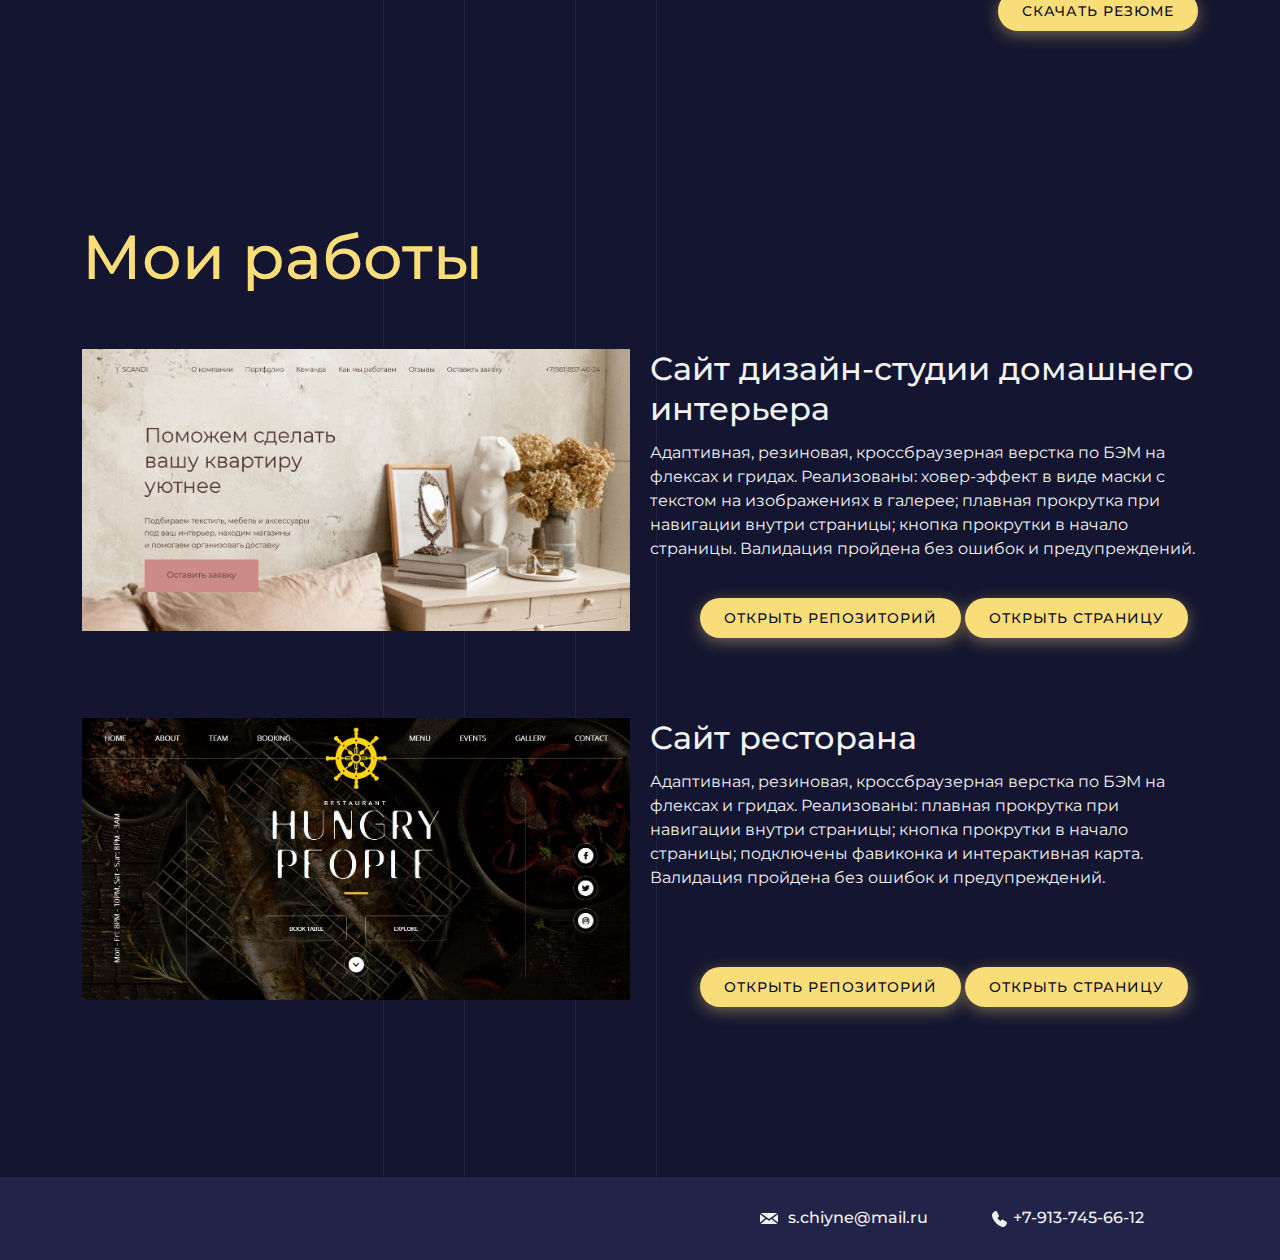
==== commit 87e04200: "Update index.html" ====
--- a/index.html
+++ b/index.html
@@ -141,6 +141,5 @@
 			<a class="link phone" href="tel:+79137456612">+7-913-745-66-12</a>
 		</div>
 	</footer>
-	<div class="white"></div>
   </body>
-</html>+</html>
